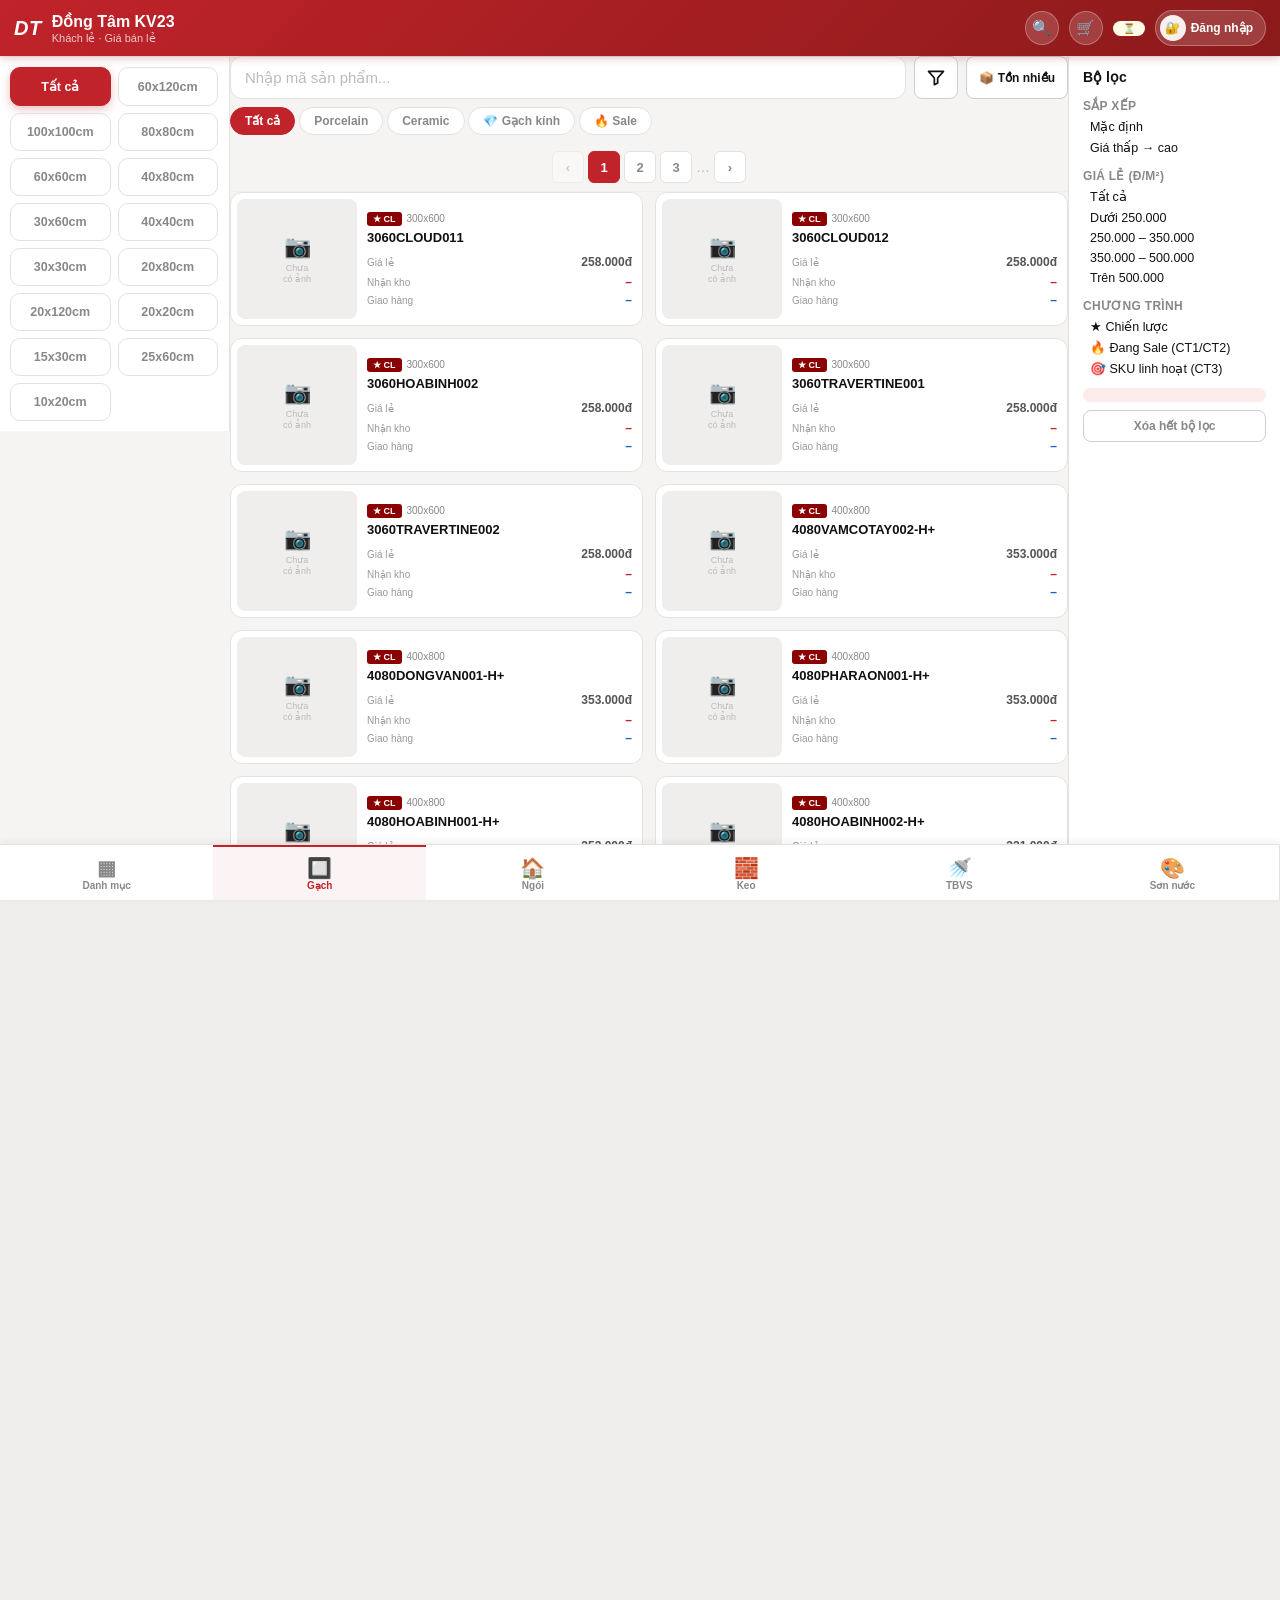
==== index.html @ e478ff51 "Fix: gian cach cac request goi Apps Script thay vi ban dong thoi - tranh loi 503 do Google chan bot " ====
﻿<!DOCTYPE html>
<html lang="vi">
<head>
<meta charset="UTF-8"/>
<meta name="viewport" content="width=device-width,initial-scale=1.0,maximum-scale=1.0,user-scalable=no"/>
<meta name="apple-mobile-web-app-capable" content="yes"/>
<meta name="apple-mobile-web-app-title" content="DT Sales"/>
<meta name="theme-color" content="#C0232A"/>
<title>Đồng Tâm – Sales Tool</title>
<link rel="stylesheet" href="style.css?v=nav2">
</head>
<body>

<div id="login-screen">
  <div id="login-header">
    <div style="text-align:center">
      <div style="font-size:42px;font-weight:900;color:#fff;letter-spacing:1px;font-style:italic;line-height:1">Dongtam</div>
      <div style="font-size:13px;color:rgba(255,255,255,0.82);letter-spacing:0.5px;font-style:italic">Vì cuộc sống tươi đẹp</div>
      <div style="margin-top:10px;display:inline-block;background:rgba(255,255,255,0.18);border-radius:20px;padding:3px 14px;font-size:11px;font-weight:700;color:#fff;letter-spacing:2px">KHU VỰC 23</div>
    </div>
  </div>
  <div id="login-box">
    <div id="login-logo">
      <h1>Chào mừng trở lại</h1>
      <p>Đăng nhập để tiếp tục</p>
    </div>
    <div class="login-field">
      <label>Tài khoản</label>
      <input type="text" id="inp-user" placeholder="Nhập username..." autocomplete="username" autocapitalize="none"/>
    </div>
    <div class="login-field">
      <label>Mật khẩu</label>
      <input type="password" id="inp-pass" placeholder="Nhập mật khẩu..." autocomplete="current-password" onkeydown="if(event.key==='Enter')doLogin()"/>
    </div>
    <p id="login-err"></p>
    <button id="btn-login" onclick="doLogin()">Đăng nhập</button>
    <button type="button" onclick="showGuestApp()" style="width:100%;margin-top:10px;padding:11px;border:1.5px dashed rgba(192,35,42,0.5);border-radius:10px;background:none;color:#C0232A;font-size:13px;font-weight:600;cursor:pointer;font-family:var(--f)">👀 Xem giá bán lẻ (không cần đăng nhập)</button>
  </div>
  <p id="login-footer">Quên mật khẩu? <a href="https://zalo.me/0819548908" target="_blank" style="color:inherit;text-decoration:underline">Liên hệ Linh · 0819 548 908</a></p>
</div>
<div id="app-content">
<div class="wrap" style="padding:0">
<div class="topbar">
  <div style="display:flex;align-items:center;gap:10px;min-width:0">
    <div style="font-size:20px;font-weight:900;font-style:italic;color:#fff;letter-spacing:0.5px;line-height:1;flex-shrink:0">DT</div>
    <div style="min-width:0">
      <div class="topbar-title" style="white-space:nowrap;overflow:hidden;text-overflow:ellipsis">Đồng Tâm KV23</div>
      <span id="ca-nhan-ten" class="topbar-sub" style="display:block;white-space:nowrap;overflow:hidden;text-overflow:ellipsis"></span>
    </div>
  </div>
  <div class="topbar-right">
    <button type="button" id="btn-timkiem" onclick="moTimKiem()" title="Tìm kiếm tất cả ngành hàng" style="background:rgba(255,255,255,.16);border:1px solid rgba(255,255,255,.28);border-radius:999px;width:34px;height:34px;display:flex;align-items:center;justify-content:center;font-size:15px;cursor:pointer;flex-shrink:0">🔍</button>
    <button type="button" id="btn-giohang" onclick="swTab('don')" title="Giỏ hàng" style="position:relative;background:rgba(255,255,255,.16);border:1px solid rgba(255,255,255,.28);border-radius:999px;width:34px;height:34px;display:flex;align-items:center;justify-content:center;font-size:15px;cursor:pointer;flex-shrink:0">
      🛒
      <span id="don-badge" style="display:none;position:absolute;top:-4px;right:-4px;background:#FF9500;color:#fff;border-radius:10px;min-width:16px;height:16px;font-size:9px;font-weight:800;align-items:center;justify-content:center;padding:0 3px"></span>
    </button>
    <span id="gia-source-badge" onclick="fetchGiaFromSheet()">⏳</span>
    <div id="acct-wrap" style="position:relative;flex-shrink:0">
      <button type="button" id="btn-taikhoan-menu" onclick="toggleMenuTaiKhoan()" class="acct-pill">
        <span id="acct-avatar" class="acct-avatar">👤</span>
        <span class="acct-chevron">▾</span>
      </button>
      <div id="menu-taikhoan" class="acct-menu">
        <button type="button" onclick="toggleMenuTaiKhoan();moLichSuDon()" class="acct-menu-item">
          <span class="acct-menu-icon">🕘</span> Lịch sử đơn hàng
        </button>
        <button type="button" id="btn-quanly-taikhoan" onclick="toggleMenuTaiKhoan();moQuanLyTaiKhoan()" class="acct-menu-item" style="display:none">
          <span class="acct-menu-icon">👤</span> Quản lý tài khoản
        </button>
        <button type="button" onclick="toggleMenuTaiKhoan();doLogout()" class="acct-menu-item acct-menu-danger">
          <span class="acct-menu-icon">🚪</span> Đăng xuất
        </button>
      </div>
    </div>
  </div>
</div></div>
<div id="thongtin-khachhang" style="display:none;background:#FFF8F8;border-bottom:1px solid #F5D0D0;padding:8px 14px;font-size:11px;color:#8B1A1A"></div>
<!-- Bộ lọc dọc desktop (tab Gạch) — nằm giữa lưới SP và giỏ hàng -->
<div id="filter-side"></div>
<nav class="bottom-nav">
  <button class="bn" id="bn-danhmuc" onclick="moDanhMuc()"><span class="bn-icon">▦</span><span>Danh mục</span></button>
  <button class="bn on" id="bn-tra" onclick="swTab('tra')"><span class="bn-icon">🔲</span><span>Gạch</span></button>
  <button class="bn" id="bn-ngoi" onclick="swTab('ngoi')"><span class="bn-icon">🏠</span><span>Ngói</span></button>
  <button class="bn" id="bn-keo" onclick="swTab('keo')"><span class="bn-icon">🧱</span><span>Keo</span></button>
  <button class="bn" id="bn-tbvs" onclick="swTab('tbvs')"><span class="bn-icon">🚿</span><span>TBVS</span></button>
  <button class="bn" id="bn-son" onclick="swTab('son')"><span class="bn-icon">🎨</span><span>Sơn nước</span></button>
</nav>

<!-- Tìm kiếm toàn bộ ngành hàng (Gạch/Ngói/Keo — TBVS/Sơn chưa có dữ liệu) -->
<div id="tab-timkiem" class="tc" style="padding:14px">
  <input type="text" id="tk-input" placeholder="Tìm mã, tên sản phẩm ở mọi ngành hàng..." oninput="renderTimKiemResults()" style="margin-bottom:10px"/>
  <div id="tk-hint" style="font-size:12px;color:var(--t2);padding:6px 2px 10px">Gõ để tìm trong Gạch, Ngói, Keo & bột chà ron.</div>
  <div id="tk-results"></div>
</div>

<!-- Ngành hàng chưa có dữ liệu — chờ Sheet thật -->
<div id="tab-tbvs" class="tc" style="padding:40px 20px;text-align:center">
  <div style="font-size:44px;margin-bottom:10px">🚿</div>
  <div style="font-size:16px;font-weight:800;color:var(--t1);margin-bottom:6px">Thiết bị vệ sinh</div>
  <div style="font-size:13px;color:var(--t2);line-height:1.6">Ngành hàng đang được cập nhật dữ liệu.<br/>Quay lại sau nhé!</div>
</div>
<div id="tab-son" class="tc" style="padding:40px 20px;text-align:center">
  <div style="font-size:44px;margin-bottom:10px">🎨</div>
  <div style="font-size:16px;font-weight:800;color:var(--t1);margin-bottom:6px">Sơn nước</div>
  <div style="font-size:13px;color:var(--t2);line-height:1.6">Ngành hàng đang được cập nhật dữ liệu.<br/>Quay lại sau nhé!</div>
</div>

<!-- LỚP 1: Danh mục ngành hàng — grid ngành, không hiện chi tiết SP ở đây -->
<div id="tab-danhmuc" class="tc" style="padding:16px 14px">
  <div class="nmuc-title">Danh mục ngành hàng</div>
  <div id="danhmuc-grid"></div>
</div>

<!-- TAB 1: Tra mã -->
<div id="tab-tra" class="tc on">
  <div style="display:flex;gap:8px;margin-bottom:8px">
    <input type="text" id="sq" placeholder="Nhập mã sản phẩm..." oninput="curPage=0;render()" style="flex:1;margin-bottom:0"/>
    <button type="button" id="btn-loc-nangcao" onclick="moLocNangCao('tra')" style="flex-shrink:0;width:44px;border-radius:var(--r8);border:1.5px solid var(--bd2);background:var(--bg1);color:var(--t1);cursor:pointer;display:flex;align-items:center;justify-content:center"><svg width="20" height="20" viewBox="0 0 24 24" fill="none" stroke="currentColor" stroke-width="2" stroke-linecap="round" stroke-linejoin="round"><path d="M3 4h18l-7 8v6l-4 2v-8L3 4z"/></svg></button>
    <button type="button" id="btn-sort-ton" onclick="toggleSortTon()" title="Sắp xếp theo tồn kho nhiều nhất" style="flex-shrink:0;padding:0 12px;border-radius:var(--r8);border:1.5px solid var(--bd2);background:var(--bg1);color:var(--t1);cursor:pointer;display:flex;align-items:center;gap:4px;font-size:12px;font-weight:700;font-family:var(--f);white-space:nowrap">📦 Tồn nhiều</button>
  </div>
  <div class="filters" style="margin-top:4px">
    <button class="fb on" id="f-all"       onclick="setF('all')">Tất cả</button>
    <button class="fb"    id="f-porcelain" onclick="setF('porcelain')">Porcelain</button>
    <button class="fb"    id="f-ceramic"   onclick="setF('ceramic')">Ceramic</button>
    <button class="fb"    id="f-kinh"      onclick="setF('kinh')">💎 Gạch kính</button>
    <button class="fb"    id="f-sale"      onclick="swTab('sale')">🔥 Sale</button>
  </div>
  <div style="display:flex;gap:0;margin:8px -10px 0;width:calc(100% + 20px)">
    <div id="size-sidebar" style="width:85px;flex-shrink:0;background:var(--bg1);border-right:0.5px solid var(--bd);overflow-y:auto;max-height:70vh">
      <div class="sz-item on" id="sz-all"    onclick="setSize('all')">Tất cả</div>
      <div class="sz-item" id="sz-60x120"    onclick="setSize('600x1200')">60x120cm</div>
      <div class="sz-item" id="sz-100x100"   onclick="setSize('1000x1000')">100x100cm</div>
      <div class="sz-item" id="sz-80x80"     onclick="setSize('800x800')">80x80cm</div>
      <div class="sz-item" id="sz-60x60"     onclick="setSize('600x600')">60x60cm</div>
      <div class="sz-item" id="sz-40x80"     onclick="setSize('400x800')">40x80cm</div>
      <div class="sz-item" id="sz-30x60"     onclick="setSize('300x600')">30x60cm</div>
      <div class="sz-item" id="sz-40x40"     onclick="setSize('400x400')">40x40cm</div>
      <div class="sz-item" id="sz-30x30"     onclick="setSize('300x300')">30x30cm</div>
      <div class="sz-item" id="sz-20x80"     onclick="setSize('200x800')">20x80cm</div>
      <div class="sz-item" id="sz-20x120"    onclick="setSize('200x1200')">20x120cm</div>
      <div class="sz-item" id="sz-20x20"     onclick="setSize('200x200')">20x20cm</div>
      <div class="sz-item" id="sz-15x30"     onclick="setSize('150x300')">15x30cm</div>
      <div class="sz-item" id="sz-25x60"     onclick="setSize('250x600')">25x60cm</div>
      <div class="sz-item" id="sz-10x20"     onclick="setSize('100x200')">10x20cm</div>
      <div id="loc-sidebar"></div>
    </div>
    <div style="flex:1;min-width:0;padding:0 10px">
  <div id="dp-backdrop" onclick="closeDp()"></div>
  <div id="dp" class="dp">
    <div id="dp-drag"></div>
    <div id="dp-scroll">
    <div style="display:flex;justify-content:space-between;align-items:start;margin-bottom:10px">
      <div>
        <p id="dp-ma" style="font-size:14px;font-weight:600;margin-bottom:2px"></p>
        <p id="dp-kc" style="font-size:11px;color:var(--t2)"></p>
        <p id="dp-quycach" style="font-size:11px;color:var(--t2);margin-top:2px;display:none"></p>
      </div>
      <button onclick="closeDp()" style="font-size:16px;padding:4px 12px;border:none;background:var(--bg2);border-radius:50%;width:32px;height:32px;display:flex;align-items:center;justify-content:center;cursor:pointer;color:var(--t2)">✕</button>
    </div>
    <p id="dp-sec-dl" style="font-size:11px;font-weight:700;color:var(--t2);margin-bottom:6px">GIÁ ĐẠI LÝ</p>
    <div class="pr-grid">
      <div class="pr-box"><p>Giá lẻ</p><p id="dp-le"></p></div>
      <div class="pr-box"><p>Nhận kho</p><p id="dp-nhan"></p></div>
      <div class="pr-box full"><p>Giao hàng</p><p id="dp-giao"></p></div>
    </div>
    <div id="dp-sale-section" style="display:none">
      <p style="font-size:11px;font-weight:700;color:#C0232A;margin-bottom:6px">🔥 GIÁ SALE</p>
      <div class="pr-grid">
        <div class="pr-box sale"><p>Nhận kho Sale</p><p id="dp-ns"></p></div>
        <div class="pr-box sale"><p>Giao Sale</p><p id="dp-gs"></p></div>
      </div>
      <div id="dp-save" style="background:#E8F5E9;border-radius:var(--r8);padding:8px 10px;font-size:12px;color:#1B5E20;text-align:center;margin-bottom:4px"></div>
      <div style="text-align:center;margin-bottom:8px"><span id="dp-sale-badge" style="display:none"></span></div>
    </div>
    <div style="background:var(--bg2);border-radius:var(--r8);padding:9px 11px;font-size:12px;color:var(--t2)">
      Bán <input id="dp-sell" type="number" style="width:90px;display:inline;padding:3px 6px;font-size:12px" oninput="calcM()"/> đ/m² → lời <span id="dp-margin" style="font-weight:600;color:#388E3C">–</span>
    </div>
    <!-- Nhập số lượng theo thùng hoặc m² -->
    <div id="dp-qty-section" style="background:var(--bg2);border-radius:var(--r8);padding:10px 11px;margin-top:8px">
      <div style="display:flex;gap:6px;margin-bottom:8px">
        <button id="dp-unit-m2" onclick="setDpUnit('m2')" style="flex:1;padding:6px;border-radius:8px;border:none;background:var(--red);color:#fff;font-weight:700;font-size:11px;cursor:pointer;font-family:var(--f)">Theo m²</button>
        <button id="dp-unit-thung" onclick="setDpUnit('thung')" style="flex:1;padding:6px;border-radius:8px;border:1.5px solid var(--bd);background:var(--bg1);color:var(--t2);font-weight:700;font-size:11px;cursor:pointer;font-family:var(--f)">Theo thùng</button>
      </div>
      <div style="display:flex;align-items:center;gap:8px">
        <input id="dp-qty-input" type="number" value="1" min="0.01" step="0.01" oninput="calcDpQty()" style="flex:1;text-align:center;font-size:15px;font-weight:700;padding:8px;border:1.5px solid var(--bd2);border-radius:8px;background:var(--bg1);font-family:var(--f)"/>
        <span id="dp-qty-unit-label" style="font-size:12px;color:var(--t2);min-width:30px">m²</span>
      </div>
      <p id="dp-qty-convert" style="font-size:11px;color:#0D47A1;margin-top:6px;text-align:center"></p>
      <div style="border-top:1px dashed var(--bd2);margin-top:9px;padding-top:9px">
        <p style="font-size:11px;font-weight:700;color:var(--t2);margin-bottom:6px">📐 Tính theo diện tích phòng</p>
        <div style="display:flex;align-items:center;gap:6px">
          <input id="dp-room-dai" type="number" min="0" step="0.1" placeholder="Dài (m)" style="flex:1;text-align:center;font-size:13px;padding:7px;border:1px solid var(--bd2);border-radius:8px;background:var(--bg1);font-family:var(--f)"/>
          <span style="font-size:12px;color:var(--t2)">×</span>
          <input id="dp-room-rong" type="number" min="0" step="0.1" placeholder="Rộng (m)" style="flex:1;text-align:center;font-size:13px;padding:7px;border:1px solid var(--bd2);border-radius:8px;background:var(--bg1);font-family:var(--f)"/>
          <button onclick="tinhTheoDienTichPhong()" style="padding:7px 12px;border:none;border-radius:8px;background:#0D47A1;color:#fff;font-size:12px;font-weight:700;cursor:pointer;font-family:var(--f)">Tính</button>
        </div>
        <p id="dp-room-result" style="font-size:11px;color:#0D47A1;margin-top:6px;text-align:center"></p>
      </div>
    </div>
    <!-- Ảnh sản phẩm -->
    <div id="dp-img-section" style="margin-top:10px">
      <div id="dp-img-wrap" style="display:none;margin-bottom:8px;border-radius:var(--r8);overflow:hidden;background:var(--bg2);position:relative">
        <img id="dp-img" src="" style="width:100%;height:100%;object-fit:contain;display:block"/>
        <!-- Nút lướt ảnh -->
        <button id="dp-img-prev" onclick="slideImg(-1)"
          style="display:none;position:absolute;left:4px;top:50%;transform:translateY(-50%);
          width:28px;height:28px;border-radius:50%;border:none;background:rgba(0,0,0,.45);
          color:#fff;font-size:16px;cursor:pointer;line-height:1">‹</button>
        <button id="dp-img-next" onclick="slideImg(1)"
          style="display:none;position:absolute;right:4px;top:50%;transform:translateY(-50%);
          width:28px;height:28px;border-radius:50%;border:none;background:rgba(0,0,0,.45);
          color:#fff;font-size:16px;cursor:pointer;line-height:1">›</button>
        <!-- Dots -->
        <div id="dp-img-dots" style="position:absolute;bottom:5px;left:0;right:0;
          display:flex;justify-content:center;gap:4px"></div>
        <!-- Counter -->
        <span id="dp-img-counter" style="display:none;position:absolute;top:6px;right:8px;
          background:rgba(0,0,0,.5);color:#fff;font-size:10px;padding:2px 6px;border-radius:10px"></span>
      </div>
    </div><!-- end dp-img-section -->
    </div><!-- end dp-scroll -->
    <!-- Footer nút cố định đáy panel -->
    <div id="dp-footer" style="padding:10px 12px;border-top:1px solid var(--bd);background:var(--bg1);flex-shrink:0">
      <div style="display:flex;gap:6px;margin-bottom:6px">
        <button onclick="chiaSeAnhSanPham(curP_ma)" style="flex:1;font-size:11px;padding:9px 4px;border-radius:var(--r8);border:none;background:#388E3C;color:#fff;font-weight:600" title="Chia sẻ nhiều ảnh sản phẩm">🖼️ Chia sẻ hình ảnh</button>
        <button id="dp-zalo-btn" onclick="shareZalo()" style="flex:1;font-size:11px;padding:9px 4px;border-radius:var(--r8);border:none;background:#0068FF;color:#fff;font-weight:600">💬 Tin nhắn Zalo</button>
        <button onclick="addToDonWithQty()" style="flex:1;font-size:11px;padding:9px 4px;border-radius:var(--r8);border:none;background:#C0232A;color:#fff;font-weight:700;font-family:var(--f)">🛒 Thêm đơn</button>
      </div>
      <button onclick="moTonKho(curP_ma)" style="width:100%;font-size:12px;padding:8px;border-radius:var(--r8);border:1.5px solid #C0232A;background:none;color:#C0232A;font-weight:700;font-family:var(--f);cursor:pointer">📦 Xem tồn kho theo kho/lô</button>
    </div>
  </div>
  <div id="tk-loading-bar" style="display:none;align-items:center;gap:8px;padding:7px 14px;background:#FFF8E1;border-bottom:1px solid #FFE082;font-size:12px;color:#795548">
    <span style="animation:aidot .9s infinite;display:inline-block">⏳</span>
    <span>Đang tải tồn kho, vui lòng chờ...</span>
  </div>
  <div id="pagination" class="pag" style="padding:8px 12px;border-bottom:1px solid #eee;display:flex;flex-wrap:wrap;justify-content:center;gap:4px;align-items:center"></div>
  <div id="plist"></div>
  <p id="pcount" class="pag-info"></p>
    </div><!-- end main content -->
  </div><!-- end sidebar layout -->
</div>

<!-- TAB 2: Sale -->
<div id="tab-sale" class="tc">
  <div style="padding:8px 12px 6px;background:var(--bg1);border-bottom:1px solid var(--bd)">
    <div style="display:flex;gap:8px;margin-bottom:7px">
      <div style="position:relative;flex:1">
        <span style="position:absolute;left:10px;top:50%;transform:translateY(-50%);font-size:13px;color:var(--t3)">🔍</span>
        <input type="text" id="ssq" placeholder="Tìm mã sale..." oninput="renderSale()"
          style="width:100%;padding:8px 12px 8px 32px;border:1.5px solid var(--bd);border-radius:20px;font-size:13px;background:var(--bg2);outline:none"/>
      </div>
      <button type="button" id="btn-loc-nangcao-sale" onclick="moLocNangCao('sale')" style="flex-shrink:0;width:44px;border-radius:20px;border:1.5px solid var(--bd2);background:var(--bg1);color:var(--t1);cursor:pointer;display:flex;align-items:center;justify-content:center"><svg width="20" height="20" viewBox="0 0 24 24" fill="none" stroke="currentColor" stroke-width="2" stroke-linecap="round" stroke-linejoin="round"><path d="M3 4h18l-7 8v6l-4 2v-8L3 4z"/></svg></button>
    </div>
    <div style="display:flex;gap:6px">
      <button class="fb on" id="sf2-ct1" onclick="setSF2('ct1')"
        style="flex:1;font-size:12px;padding:6px 0;background:#C0232A;color:#fff;border-color:#C0232A;text-align:center">🔥 CT1 · Sale tháng</button>
      <button class="fb" id="sf2-ct2" onclick="setSF2('ct2')"
        style="flex:1;font-size:12px;padding:6px 0;text-align:center">📦 CT2 · Xả kho</button>
      <button class="fb" id="sf2-ct3" onclick="setSF2('ct3')"
        style="flex:1;font-size:12px;padding:6px 0;text-align:center">🎯 CT3 · SKU linh hoạt</button>
    </div>
  </div>
  <div style="font-size:11px;color:var(--t2);padding:4px 12px;background:var(--bg2);border-bottom:1px solid var(--bd)" id="scount"></div>
  <div style="display:flex">
    <div style="width:58px;flex-shrink:0;background:var(--bg1);border-right:1px solid var(--bd)">
      <div class="sz-item on" id="ssz-all"     onclick="setSaleSize('all')">Tất cả</div>
      <div class="sz-item"    id="ssz-100x100" onclick="setSaleSize('1000x1000')">100×100</div>
      <div class="sz-item"    id="ssz-60x120"  onclick="setSaleSize('600x1200')">60×120</div>
      <div class="sz-item"    id="ssz-80x80"   onclick="setSaleSize('800x800')">80×80</div>
      <div class="sz-item"    id="ssz-60x60"   onclick="setSaleSize('600x600')">60×60</div>
      <div class="sz-item"    id="ssz-40x80"   onclick="setSaleSize('400x800')">40×80</div>
      <div class="sz-item"    id="ssz-30x60"   onclick="setSaleSize('300x600')">30×60</div>
      <div class="sz-item"    id="ssz-40x40"   onclick="setSaleSize('400x400')">40×40</div>
      <div class="sz-item"    id="ssz-30x30"   onclick="setSaleSize('300x300')">30×30</div>
      <div class="sz-item"    id="ssz-20x80"   onclick="setSaleSize('200x800')">20×80</div>
      <div class="sz-item"    id="ssz-20x120"  onclick="setSaleSize('200x1200')">20×120</div>
      <div class="sz-item"    id="ssz-20x20"   onclick="setSaleSize('200x200')">20×20</div>
      <div class="sz-item"    id="ssz-15x30"   onclick="setSaleSize('150x300')">15×30</div>
      <div class="sz-item"    id="ssz-10x20"   onclick="setSaleSize('100x200')">10×20</div>
    </div>
    <div style="flex:1;min-width:0">
      <div id="slist" class="sale-grid"></div>
    </div>
  </div>
</div>

<!-- TAB 3: Ngói -->
<div id="tab-ngoi" class="tc">
  <p style="font-size:13px;color:var(--t2);margin-bottom:10px">Ngói tráng men Đồng Tâm · Giá <b>đồng/viên</b> · Hiệu lực đến 31/03/2027</p>
  <div id="ngoi-detail" style="display:none;background:var(--bg1);border:2px solid #C0232A;border-radius:var(--r12);padding:14px;margin-bottom:12px">
    <div id="nd-img-wrap" style="display:none;margin-bottom:10px;border-radius:var(--r8);overflow:hidden;aspect-ratio:1;background:var(--bg2);position:relative">
      <img id="nd-img" style="width:100%;height:100%;object-fit:cover;display:block"/>
      <button id="nd-img-prev" onclick="slideNdImg(-1)"
        style="display:none;position:absolute;left:4px;top:50%;transform:translateY(-50%);
        width:28px;height:28px;border-radius:50%;border:none;background:rgba(0,0,0,.45);
        color:#fff;font-size:16px;cursor:pointer;line-height:1">‹</button>
      <button id="nd-img-next" onclick="slideNdImg(1)"
        style="display:none;position:absolute;right:4px;top:50%;transform:translateY(-50%);
        width:28px;height:28px;border-radius:50%;border:none;background:rgba(0,0,0,.45);
        color:#fff;font-size:16px;cursor:pointer;line-height:1">›</button>
      <div id="nd-img-dots" style="position:absolute;bottom:5px;left:0;right:0;
        display:flex;justify-content:center;gap:4px"></div>
      <span id="nd-img-counter" style="display:none;position:absolute;top:6px;right:8px;
        background:rgba(0,0,0,.5);color:#fff;font-size:10px;padding:2px 6px;border-radius:10px"></span>
    </div>
    <div style="display:flex;justify-content:space-between;margin-bottom:10px">
      <div>
        <p id="nd-ten" style="font-size:14px;font-weight:600;margin-bottom:2px"></p>
        <p id="nd-kc" style="font-size:11px;color:var(--t2)"></p>
      </div>
      <button onclick="document.getElementById('ngoi-detail').style.display='none'" style="font-size:13px;padding:4px 10px">✕</button>
    </div>
    <div class="pr-grid">
      <div class="pr-box full"><p>Giá lẻ niêm yết</p><p id="nd-le"></p></div>
    </div>
    <p style="font-size:11px;font-weight:700;color:var(--t2);margin:8px 0 6px">ĐẠI LÝ – DƯỚI 1.500 VIÊN</p>
    <div class="pr-grid">
      <div class="pr-box"><p>Nhận tại kho</p><p id="nd-nhan1"></p></div>
      <div class="pr-box"><p>Giao hàng</p><p id="nd-giao1"></p></div>
    </div>
    <p style="font-size:11px;font-weight:700;color:var(--t2);margin:8px 0 6px">ĐẠI LÝ – TỪ 1.500 VIÊN</p>
    <div class="pr-grid">
      <div class="pr-box" style="background:#E8F5E9"><p>Nhận tại kho</p><p id="nd-nhan2" style="color:#1B5E20"></p></div>
      <div class="pr-box" style="background:#E8F5E9"><p>Giao hàng</p><p id="nd-giao2" style="color:#1B5E20"></p></div>
    </div>
    <!-- Lên đơn ngói -->
    <div style="display:flex;align-items:center;gap:8px;margin-top:12px;padding-top:12px;border-top:1px solid var(--bd)">
      <span style="font-size:13px;color:var(--t2)">Số lượng:</span>
      <button onclick="chinhSLNgoi(-10)" style="width:32px;height:32px;border:1px solid var(--bd2);border-radius:6px;background:var(--bg2);font-size:14px;cursor:pointer">−</button>
      <input type="number" id="nd-soluong" value="100" min="1" oninput="tinhTienNgoi()"
        style="width:70px;text-align:center;font-size:14px;font-weight:700;padding:6px;border:1px solid var(--bd2);border-radius:6px"/>
      <button onclick="chinhSLNgoi(10)" style="width:32px;height:32px;border:1px solid var(--bd2);border-radius:6px;background:var(--bg2);font-size:14px;cursor:pointer">+</button>
      <span style="font-size:12px;color:var(--t2)">viên</span>
    </div>
    <div id="nd-tinh" style="background:var(--bg2);border-radius:var(--r8);padding:10px;margin-top:8px;font-size:12px">
      <div style="display:flex;justify-content:space-between;margin-bottom:3px">
        <span style="color:var(--t2)">Thành tiền lẻ</span>
        <span id="nd-tien-le" style="font-weight:700"></span>
      </div>
      <div style="display:flex;justify-content:space-between;margin-bottom:3px">
        <span style="color:#1B5E20">Thành tiền ĐL nhận kho</span>
        <span id="nd-tien-nhan" style="font-weight:700;color:#1B5E20"></span>
      </div>
      <div style="display:flex;justify-content:space-between">
        <span style="color:#0D47A1">Thành tiền ĐL đi giao</span>
        <span id="nd-tien-giao" style="font-weight:700;color:#0D47A1"></span>
      </div>
    </div>
    <div style="display:flex;gap:8px;margin-top:8px">
      <button onclick="themNgoiVaoDon()" style="flex:1;padding:11px;border:none;border-radius:var(--r8);background:#C0232A;color:#fff;font-size:13px;font-weight:700;cursor:pointer;font-family:var(--f)">
        🛒 Thêm vào đơn
      </button>
      <button onclick="chiaSeAnhSanPham(curNgoiMa)" style="padding:11px 12px;border:none;border-radius:var(--r8);background:#388E3C;color:#fff;font-size:13px;font-weight:700;cursor:pointer;font-family:var(--f)" title="Chia sẻ nhiều ảnh sản phẩm">📤 Ảnh</button>
      <button onclick="shareZaloNgoi(curNgoiMa)" style="padding:11px 14px;border:none;border-radius:var(--r8);background:#0068FF;color:#fff;font-size:13px;font-weight:700;cursor:pointer;font-family:var(--f)">
        Zalo ↗
      </button>
    </div>
    <button onclick="moTonKho(curNgoiMa)" style="width:100%;margin-top:6px;font-size:12px;padding:8px;border-radius:var(--r8);border:1.5px solid #C0232A;background:none;color:#C0232A;font-weight:700;font-family:var(--f);cursor:pointer">📦 Xem tồn kho theo kho/lô</button>
  </div>
  <div class="tab-wrap">
    <div class="sec-hdr">A. NGÓI LỢP</div>
    <div id="ngoi-list-A"></div>
    <div class="sec-hdr" style="margin-top:8px">B. PHỤ KIỆN THEO MÀU ĐANG CHỌN</div>
    <div id="ngoi-list-B"></div>
  </div>
</div>

<!-- TAB 4: Keo -->
<div id="tab-keo" class="tc">
  <div style="display:flex;gap:6px;margin-bottom:12px">
    <button id="sub-keo-btn" onclick="swSubKeo('keo')" style="width:100%;padding:9px;border-radius:10px;border:none;background:var(--red);color:#fff;font-weight:700;font-size:12px;cursor:pointer;font-family:var(--f)">🧱 Keo & Bột chà ron</button>

  </div>
  <div id="sub-keo-content" class="tab-wrap">
  <p style="font-size:13px;color:var(--t2);margin-bottom:10px">Keo dán gạch GECKO Đồng Tâm · Giá <b>đồng/bao</b></p>
  <div id="keo-detail" style="display:none;background:var(--bg1);border:2px solid #7B1FA2;border-radius:var(--r12);padding:14px;margin-bottom:12px">
    <div style="display:flex;justify-content:space-between;align-items:start;margin-bottom:10px">
      <div>
        <p id="kd-ten" style="font-size:15px;font-weight:700;margin-bottom:2px"></p>
        <p style="font-size:11px;color:var(--t2)">Đơn vị: đồng/bao</p>
      </div>
      <button onclick="document.getElementById('keo-detail').style.display='none'" style="font-size:13px;padding:4px 10px">✕</button>
    </div>
    <!-- Giá 2 tier -->
    <div style="display:grid;grid-template-columns:1fr 1fr;gap:8px;margin-bottom:12px">
      <div id="kd-box1" style="background:var(--bg2);border-radius:var(--r8);padding:10px;text-align:center">
        <p style="font-size:10px;color:var(--t2);margin-bottom:4px">&lt; 50 bao</p>
        <p id="kd-nhan1" style="font-size:14px;font-weight:700;color:#7B1FA2;margin-bottom:2px"></p>
        <p style="font-size:10px;color:var(--t2)">nhận kho</p>
        <p id="kd-giao1" style="font-size:12px;font-weight:600;color:#7B1FA2;margin-top:4px"></p>
        <p style="font-size:10px;color:var(--t2)">giao hàng</p>
      </div>
      <div id="kd-box2" style="background:#EDE7F6;border-radius:var(--r8);padding:10px;text-align:center">
        <p style="font-size:10px;color:#1B5E20;margin-bottom:4px">≥ 50 bao</p>
        <p id="kd-nhan2" style="font-size:14px;font-weight:700;color:#388E3C;margin-bottom:2px"></p>
        <p style="font-size:10px;color:var(--t2)">nhận kho</p>
        <p id="kd-giao2" style="font-size:12px;font-weight:600;color:#388E3C;margin-top:4px"></p>
        <p style="font-size:10px;color:var(--t2)">giao hàng</p>
      </div>
    </div>
    <!-- Nhập SL -->
    <div style="display:flex;align-items:center;gap:8px;margin-bottom:10px">
      <span style="font-size:13px;color:var(--t2)">Số lượng:</span>
      <button onclick="chinhSLKeo(-5)" style="width:32px;height:32px;border:1px solid var(--bd2);border-radius:6px;background:var(--bg2);font-size:14px;cursor:pointer">−</button>
      <input type="number" id="kd-soluong" value="10" min="1" oninput="tinhTienKeo()"
        style="width:70px;text-align:center;font-size:14px;font-weight:700;padding:6px;border:1px solid var(--bd2);border-radius:6px"/>
      <button onclick="chinhSLKeo(5)" style="width:32px;height:32px;border:1px solid var(--bd2);border-radius:6px;background:var(--bg2);font-size:14px;cursor:pointer">+</button>
      <span style="font-size:12px;color:var(--t2)">bao</span>
    </div>
    <!-- Tổng tiền preview -->
    <div style="background:var(--bg2);border-radius:var(--r8);padding:10px;margin-bottom:10px">
      <div style="display:flex;justify-content:space-between;margin-bottom:4px">
        <span style="font-size:12px;color:var(--t2)">Nhận kho:</span>
        <span id="kd-tien-nhan" style="font-size:13px;font-weight:700;color:#7B1FA2"></span>
      </div>
      <div style="display:flex;justify-content:space-between">
        <span style="font-size:12px;color:var(--t2)">Giao hàng:</span>
        <span id="kd-tien-giao" style="font-size:13px;font-weight:700;color:#7B1FA2"></span>
      </div>
    </div>
    <!-- Buttons -->
    <div style="display:flex;gap:8px;margin-bottom:6px">
      <button onclick="themKeoVaoDon()" style="flex:1;padding:11px;border:none;border-radius:var(--r8);background:#7B1FA2;color:#fff;font-size:13px;font-weight:700;cursor:pointer;font-family:var(--f)">🛒 Thêm vào đơn</button>
      <button onclick="chiaSeAnhSanPham(curKeoMa)" style="padding:11px 12px;border:none;border-radius:var(--r8);background:#388E3C;color:#fff;font-size:13px;font-weight:700;cursor:pointer;font-family:var(--f)" title="Chia sẻ ảnh">📤 Ảnh</button>
      <button onclick="shareZaloKeo(curKeoMa)" style="padding:11px 14px;border:none;border-radius:var(--r8);background:#0068FF;color:#fff;font-size:13px;font-weight:700;cursor:pointer;font-family:var(--f)">Zalo ↗</button>
    </div>
    <button onclick="moTonKho(curKeoMa)" style="width:100%;font-size:12px;padding:8px;border-radius:var(--r8);border:1.5px solid #7B1FA2;background:none;color:#7B1FA2;font-weight:700;font-family:var(--f);cursor:pointer">📦 Xem tồn kho theo kho/lô</button>
  </div>
  <div id="keo-list"></div>
  </div><!-- /sub-keo-content -->
  <div id="sub-kinh-content" style="display:none;visibility:hidden;height:0;overflow:hidden">
  <div style="background:#E3F2FD;border-radius:var(--r12);padding:12px 14px;margin-bottom:10px;font-size:12px;color:#0D47A1">
    💎 <strong>Gạch kính</strong> · Kích cỡ 19×19×9.5cm · Đóng gói 6 viên/thùng · <strong>Chỉ bán theo thùng</strong>
  </div>
  <div id="kinh-list"></div>
  </div><!-- /sub-kinh-content -->
</div>



<!-- TAB 5: Pitch -->
<!-- TAB ĐƠN HÀNG -->
<div id="tab-don" class="tc">
  <div id="don-empty" style="text-align:center;padding:40px 0;color:var(--t3)">
    <p style="font-size:36px;margin-bottom:8px">🛒</p>
    <p style="font-size:14px;font-weight:500;color:var(--t2);margin-bottom:4px">Chưa có sản phẩm</p>
    <p style="font-size:12px">Bấm "+ Đơn" khi xem chi tiết sản phẩm</p>
  </div>
  <div id="don-content" style="display:none">
    <!-- Info khách -->
    <div style="background:var(--bg1);border:1px solid var(--bd);border-radius:var(--r12);padding:14px;margin-bottom:10px">
      <div style="display:flex;align-items:center;justify-content:space-between;margin-bottom:10px">
        <p style="font-size:13px;font-weight:600;margin:0">📋 Thông tin đơn hàng</p>
        <button type="button" onclick="moLichSuDon()" style="font-size:11px;font-weight:600;color:#C0232A;background:none;border:1px solid #C0232A;border-radius:var(--r8);padding:4px 9px;cursor:pointer;font-family:var(--f)">🕘 Lịch sử đơn</button>
      </div>
      <div style="display:flex;flex-direction:column;gap:7px">
        <input type="text" id="don-ten" list="kh-list-ten" placeholder="Tên khách hàng / đại lý *" style="font-size:13px" oninput="onChonKhachHang()"/>
        <input type="text" id="don-cty" placeholder="Tên công ty (nếu có)" style="font-size:13px"/>
        <input type="tel"  id="don-sdt" list="kh-list-sdt" placeholder="Số điện thoại *" style="font-size:13px" oninput="onChonKhachHang()"/>
        <input type="text" id="don-dc"  placeholder="Địa chỉ công trình / giao hàng" style="font-size:13px"/>
        <textarea id="don-note" placeholder="Ghi chú thêm..." style="font-size:13px;min-height:60px;resize:vertical;border:1px solid var(--bd2);border-radius:var(--r8);padding:9px 12px;font-family:var(--f);background:var(--bg1)"></textarea>
        <datalist id="kh-list-ten"></datalist>
        <datalist id="kh-list-sdt"></datalist>
      </div>
    </div>

    <!-- Danh sách sản phẩm -->
    <div id="don-list" style="margin-bottom:10px"></div>

    <!-- Tổng kết -->
    <div style="background:var(--bg1);border:1px solid var(--bd);border-radius:var(--r12);padding:14px;margin-bottom:12px">
      <!-- Chọn kiểu giao hàng -->
      <p style="font-size:12px;font-weight:600;color:var(--t2);margin-bottom:8px">📦 Hình thức giao hàng:</p>
      <div style="display:flex;gap:8px;margin-bottom:12px">
        <button id="btn-nhan-kho" onclick="setGiaoHang('nhan')"
          style="flex:1;padding:8px;border-radius:var(--r8);border:2px solid #1B5E20;background:#E8F5E9;color:#1B5E20;font-size:12px;font-weight:700;cursor:pointer;font-family:var(--f)">
          🏭 Nhận tại kho
        </button>
        <button id="btn-di-giao" onclick="setGiaoHang('giao')"
          style="flex:1;padding:8px;border-radius:var(--r8);border:2px solid var(--bd2);background:var(--bg2);color:var(--t2);font-size:12px;font-weight:700;cursor:pointer;font-family:var(--f)">
          🚚 Giao tận nơi
        </button>
      </div>
      <!-- Tổng khối lượng (để tính thuê xe) -->
      <div id="row-total-kg" style="display:none;justify-content:space-between;margin-bottom:6px">
        <span style="font-size:13px;color:var(--t2)">⚖️ Tổng khối lượng (thuê xe)</span>
        <span id="don-total-kg" style="font-size:14px;font-weight:700;color:#6A1B9A"></span>
      </div>
      <!-- Tổng tiền -->
      <div style="display:flex;justify-content:space-between;margin-bottom:6px">
        <span style="font-size:13px;color:var(--t2)">Tổng giá lẻ (báo khách)</span>
        <span id="don-total-le" style="font-size:14px;font-weight:700"></span>
      </div>
      <!-- Nhận kho row -->
      <div id="row-total-nhan" style="display:flex;justify-content:space-between;margin-bottom:6px">
        <span id="lbl-giahangh" style="font-size:13px;color:#1B5E20">Chi phí vốn (nhận kho)</span>
        <span id="don-total-dl" style="font-size:14px;font-weight:700;color:#1B5E20"></span>
      </div>
      <!-- Giao tận nơi row -->
      <div id="row-total-giao-wrap" style="display:none;justify-content:space-between;margin-bottom:6px">
        <span style="font-size:13px;color:#0D47A1">Chi phí vốn (đi giao)</span>
        <span id="don-total-giao" style="font-size:14px;font-weight:700;color:#0D47A1"></span>
      </div>
      <!-- Lợi nhuận box — chỉ Admin thấy, kiểm tra bởi JS không phải CSS -->
      <div id="don-margin-box" style="background:#E8F5E9;border:1.5px solid #4CAF50;border-radius:var(--r8);padding:10px 12px;margin-top:8px">
        <div style="display:flex;justify-content:space-between;margin-bottom:4px">
          <span id="lbl-margin" style="font-size:13px;font-weight:600;color:#1B5E20">💰 Lợi nhuận (nhận kho)</span>
          <span id="don-margin" style="font-size:15px;font-weight:700;color:#1B5E20"></span>
        </div>
        <div style="display:flex;justify-content:space-between">
          <span style="font-size:11px;color:#2E7D32">= Tổng lẻ − Chi phí vốn</span>
          <span id="don-margin-pct" style="font-size:12px;font-weight:600;color:#2E7D32"></span>
        </div>
      </div>
    </div>

    <!-- Nút xuất -->
    <div style="display:flex;gap:8px;margin-bottom:8px">
      <button class="export-btn" onclick="xuatPDF()" style="background:#C0232A;color:#fff">
        📄 Xuất PDF báo giá
      </button>
      <button class="export-btn" onclick="xuatExcel()" style="background:#1B5E20;color:#fff">
        📊 Xuất Excel (gửi khách)
      </button>
    </div>
    <button onclick="xuatExcelNoiBo()" style="width:100%;padding:10px;border-radius:var(--r8);border:1.5px dashed #C0232A;background:#FDECEA;font-size:12px;color:#C0232A;font-weight:700;cursor:pointer;font-family:var(--f);margin-bottom:8px">
      🔒 Xuất Excel nội bộ (có margin – KHÔNG gửi khách)
    </button>
    <button onclick="guiDonHang()" id="btn-gui-don" style="width:100%;padding:12px;border-radius:var(--r8);border:none;background:#C0232A;color:#fff;font-size:14px;font-weight:700;cursor:pointer;font-family:var(--f);margin-bottom:8px">
      📦 Đặt hàng – Gửi Sheet & Email
    </button>
    <div id="gui-don-status" style="display:none;text-align:center;padding:10px;font-size:13px;color:var(--t2);margin-bottom:8px">⏳ Đang gửi...</div>
    <div id="gui-don-ok" style="display:none;background:#E8F5E9;border:1.5px solid #4CAF50;border-radius:var(--r8);padding:12px;text-align:center;margin-bottom:8px">
      <p style="font-size:15px;margin-bottom:4px">🎉 Đã gửi đơn thành công!</p>
      <p style="font-size:12px;color:#2E7D32">Đơn đã vào Google Sheet & gửi email thông báo</p>
    </div>
    <button onclick="xuatZalo()" style="width:100%;padding:11px;border-radius:var(--r8);border:none;background:#0068FF;color:#fff;font-size:13px;font-weight:700;cursor:pointer;font-family:var(--f);margin-bottom:8px">
      💬 Gửi báo giá qua Zalo
    </button>
    <button onclick="clearDon()" style="width:100%;padding:10px;border-radius:var(--r8);border:1px solid var(--bd2);background:transparent;font-size:13px;color:var(--t2);cursor:pointer;font-family:var(--f)">
      🗑 Xóa đơn hàng
    </button>
  </div>
</div>



<!-- ===== AI CHAT WIDGET HTML ===== -->
<button id="ai-fab" title="AI Tư vấn" style="display:none">🤖</button>
<div id="ai-panel">
  <div id="ai-hdr">
    <span style="font-size:20px">🤖</span>
    <div style="flex:1">
      <div id="ai-hdr-ttl">Hỗ trợ Đồng Tâm · KV23</div>
      <div id="ai-hdr-sub">Chính sách, tồn kho, tra mã SP</div>
    </div>
    <button id="ai-x" title="Đóng">×</button>
  </div>
  <div id="ai-msgs"></div>
  <div id="ai-chips"></div>
  <div id="ai-input-row">
    <input id="ai-inp" type="text" placeholder="Hỏi về gạch, giá, tính m²..." />
    <button id="ai-btn-send">➤</button>
  </div>
</div>

<!-- ===== XEM THU SKU TAI MAU (canvas, client-side) ===== -->
<button id="rp-fab" title="Xem thử mẫu tại nhà" style="display:none">🏠</button>
<div id="rp-modal">
  <div id="rp-box">
    <div id="rp-hdr">
      <span style="font-size:20px">🏠</span>
      <div style="flex:1">
        <div id="rp-hdr-ttl">Xem thử SKU tại mẫu nhà</div>
        <div id="rp-hdr-sub">Chọn mẫu phòng/mái → chọn sản phẩm</div>
      </div>
      <button id="rp-close" title="Đóng">×</button>
    </div>
    <div id="rp-body">
      <div id="rp-step-tpl" class="rp-step on">
        <p class="rp-step-title">1. Chọn mẫu phòng/mái</p>
        <div id="rp-tpl-list" class="rp-grid"></div>
      </div>
      <div id="rp-step-zone" class="rp-step">
        <p class="rp-step-title">2. Chọn vùng cần lắp</p>
        <div id="rp-zone-list" class="rp-chiprow"></div>
      </div>
      <div id="rp-step-sku" class="rp-step">
        <p class="rp-step-title">3. Chọn sản phẩm</p>
        <input id="rp-sku-search" type="text" placeholder="🔎 Tìm mã sản phẩm..." />
        <div id="rp-sku-list" class="rp-grid"></div>
      </div>
      <div id="rp-step-canvas" class="rp-step">
        <p class="rp-step-title">4. Kết quả xem thử</p>
        <div id="rp-canvas-wrap">
          <canvas id="rp-canvas"></canvas>
        </div>
        <p id="rp-canvas-note"></p>
        <div id="rp-actions">
          <button id="rp-change-tpl" class="rp-btn-outline">🔄 Đổi mẫu khác</button>
          <button id="rp-change-sku" class="rp-btn-outline">🔄 Đổi sản phẩm khác</button>
          <button id="rp-download" class="rp-btn-solid">📥 Tải ảnh xem thử</button>
          <button id="rp-zalo" class="rp-btn-zalo">💬 Chia sẻ Zalo</button>
        </div>
      </div>
    </div>
  </div>
</div>
</div><!-- end app-content -->

<!-- ===== POPUP 7 ĐIỀU KIỆN CT3 ===== -->
<div id="ct3-popup" style="display:none;position:fixed;inset:0;z-index:9999;background:rgba(0,0,0,.55);align-items:center;justify-content:center;padding:16px">
  <div style="background:var(--bg1);border-radius:14px;max-width:480px;width:100%;max-height:90vh;overflow-y:auto;box-shadow:0 8px 32px rgba(0,0,0,.3)">
    <div style="background:#3949AB;color:#fff;padding:14px 16px;border-radius:14px 14px 0 0;display:flex;justify-content:space-between;align-items:center">
      <div>
        <div style="font-size:15px;font-weight:700">🎯 Chương trình SKU linh hoạt (CT3)</div>
        <div style="font-size:11px;opacity:.8;margin-top:2px">Hiệu lực 03/07/2026 – 03/08/2026 · Đại lý C2</div>
      </div>
      <button onclick="ct3ClosePopup()" style="background:rgba(255,255,255,.2);border:none;color:#fff;border-radius:50%;width:28px;height:28px;font-size:16px;cursor:pointer;line-height:1">✕</button>
    </div>
    <div style="padding:14px 16px">
      <p style="font-size:12px;font-weight:700;color:var(--t2);margin-bottom:10px">Vui lòng đọc kỹ và đồng thuận 7 điều kiện vận hành trước khi đặt hàng:</p>
      <ol style="padding-left:18px;font-size:13px;color:var(--t1);line-height:1.7">
        <li style="margin-bottom:8px">Chỉ áp dụng cho SKU đang tồn kho tại DC/kho Nhà máy thuộc Miền theo danh sách đã duyệt.</li>
        <li style="margin-bottom:8px">Nhận hàng tại kho DC thuộc Miền, <b>không điều chuyển hàng giữa các DC</b>.</li>
        <li style="margin-bottom:8px">Nếu kho DC không đủ hàng, đơn cần chờ Khu vực phối hợp nhập hàng bổ sung, có phê duyệt của GĐ CTTM.</li>
        <li style="margin-bottom:8px">Giá bán tính theo <b>giá nhận hàng tại Nhà máy/kho DC</b>.</li>
        <li style="margin-bottom:8px"><b>Thanh toán trước khi nhận hàng</b> (khác điều khoản N+3 thông thường).</li>
        <li style="margin-bottom:8px">Chiết khấu 01 lần, <b>không cộng thêm chính sách kinh doanh hiện hành</b>, không áp dụng chừa hàng; vẫn được áp dụng giao chành xe và đổi hàng.</li>
        <li style="margin-bottom:8px">Phiếu đặt hàng chỉ được xử lý khi có <b>đầy đủ chữ ký phê duyệt của GĐKV</b>.</li>
      </ol>
      <label style="display:flex;align-items:flex-start;gap:10px;margin-top:12px;padding:10px 12px;background:var(--bg2);border-radius:8px;cursor:pointer">
        <input type="checkbox" id="ct3-chk" onchange="document.getElementById('ct3-confirm-btn').disabled=!this.checked"
          style="margin-top:2px;width:16px;height:16px;accent-color:#3949AB;flex-shrink:0"/>
        <span style="font-size:12px;font-weight:600;color:var(--t1)">Tôi đã đọc và đồng thuận 7 điều kiện vận hành trên</span>
      </label>
    </div>
    <div style="padding:0 16px 16px;display:flex;gap:8px">
      <button onclick="ct3ClosePopup()" style="flex:1;padding:11px;border:1.5px solid var(--bd2);border-radius:10px;background:var(--bg1);font-size:13px;font-weight:700;cursor:pointer;font-family:var(--f)">Hủy</button>
      <button id="ct3-confirm-btn" onclick="ct3ConfirmDieuKien()" disabled
        style="flex:2;padding:11px;border:none;border-radius:10px;background:#3949AB;color:#fff;font-size:13px;font-weight:700;font-family:var(--f)"
        onchange="">✓ Xác nhận & Thêm vào đơn</button>
    </div>
  </div>
</div>

<!-- ===== GIO HANG: panel nhanh ben phai (desktop) + popup A4 day du ===== -->

<div id="don-modal-bg" onclick="closeDonModal()"></div>
<div id="don-modal">
  <div id="don-modal-head"><b>📋 Đơn hàng</b><button onclick="closeDonModal()" aria-label="Đóng">✕</button></div>
  <div id="don-modal-body"></div>
</div>



<!-- ===== STICKY: giu header (tim kiem + filter + phan trang) + cot kich co khi cuon ===== -->



<script src="script.js?v=nav3" defer></script>
</body>
</html>
---- style.css ----
*{box-sizing:border-box;-webkit-tap-highlight-color:transparent;margin:0;padding:0}
:root{
  --red:#C0232A;
  --red2:#8B1A1A;
  --maroon:#6B1010;
  --brand-grad:linear-gradient(135deg,#C0232A 0%,#8B1A1A 100%);
  --bg:#F5F4F2;
  --bg1:#FFFFFF;
  --bg2:#F0EEEC;
  --t1:#111111;
  --t2:#888888;
  --t3:#BBBBBB;
  --bd:#E4E2DF;
  --bd2:#D0CECC;
  --r:12px;
  --r8:8px;
  --f:-apple-system,BlinkMacSystemFont,'Segoe UI',sans-serif;
}
html,body{width:100%;height:100%;overflow-x:hidden}
body{font-family:var(--f);font-size:14px;color:var(--t1);background:var(--bg);padding:0;margin:0}

/* ===== DESKTOP: thu hẹp như điện thoại ===== */
@media(min-width:600px){
  html,body{background:#D0D0D0;min-height:100vh}
  /* KHÔNG dùng flex - làm login + app xếp ngang nhau */
  body{display:block}

  #login-screen{
    width:420px;max-width:420px;min-height:auto;
    margin:40px auto;
    border-radius:16px;
    box-shadow:0 8px 32px rgba(0,0,0,.2);
  }

  #app-content{
    width:420px;max-width:420px;
    min-height:100vh;
    background:var(--bg);
    box-shadow:0 0 48px rgba(0,0,0,.22);
    position:relative;
    margin:0 auto;
  }

  /* Topbar: sticky trong app-content */
  .topbar{
    position:sticky;top:0;
    width:100%;
    z-index:100;
  }

  /* Bottom nav: fixed căn giữa - dùng !important để override CSS gốc left:0;right:0 */
  .bottom-nav{
    position:fixed !important;bottom:0 !important;
    width:420px !important;
    left:50% !important;right:auto !important;
    transform:translateX(-50%) !important;
  }
}

/* ===== DESKTOP LAYOUT (≥768px) ===== */
@media(min-width:768px){
  html,body{background:var(--bg2)}
  #app-content{width:100%;max-width:100%;background:var(--bg);box-shadow:none;margin:0}
  .topbar{position:sticky;top:0;z-index:100;width:100%}

  /* Nav nằm ngang dưới cùng — trải đều 5 nút, chừa 320px bên phải cho cart */
  nav.bottom-nav{
    position:fixed !important;
    left:0 !important;right:320px !important;
    bottom:0 !important;top:auto !important;
    width:auto !important;
    height:56px !important;
    display:flex !important;
    flex-direction:row !important;
    align-items:stretch !important;
    justify-content:space-evenly !important;
    border-top:1px solid var(--bd) !important;
    border-right:1px solid var(--bd) !important;
    background:var(--bg1) !important;
    padding:0 !important;
    overflow:hidden !important;
    box-shadow:0 -2px 8px rgba(0,0,0,.06) !important;
    gap:0 !important;
    z-index:90 !important;
    transform:none !important;
  }

  .bn{
    flex:1 1 0 !important;
    display:flex !important;
    flex-direction:column !important;
    justify-content:center !important;
    align-items:center !important;
    padding:4px 2px !important;
    font-size:10px !important;
    font-weight:600 !important;
    gap:2px !important;
    border:none !important;
    border-left:none !important;
    border-top:2px solid transparent !important;
    border-radius:0 !important;
    height:56px !important;
    min-height:unset !important;
    width:0 !important;
    color:var(--t2) !important;
    background:transparent !important;
    text-align:center !important;
    transition:color .12s;
    position:static !important;
    top:auto !important;
  }
  .bn.on{color:var(--red) !important;border-top-color:var(--red) !important;background:rgba(192,35,42,.05) !important}
  .bn-icon{font-size:20px !important;line-height:1 !important}

  .bn-center{
    flex:1 1 0 !important;
    display:flex !important;
    flex-direction:column !important;
    justify-content:center !important;
    align-items:center !important;
    padding:4px 2px !important;
    font-size:10px !important;
    font-weight:600 !important;
    gap:2px !important;
    width:0 !important;
    border:none !important;
    border-top:2px solid transparent !important;
    border-radius:0 !important;
    height:56px !important;
    min-height:unset !important;
    background:transparent !important;
    color:var(--t2) !important;
    cursor:pointer !important;
    text-align:center !important;
    position:static !important;
    top:auto !important;
  }
  .bn-center.on{color:var(--red) !important;border-top-color:var(--red) !important;background:rgba(192,35,42,.05) !important}
  .bn-center-circle{
    width:28px !important;height:28px !important;
    box-shadow:none !important;border-radius:8px !important;
    position:static !important;
    display:flex !important;align-items:center !important;justify-content:center !important;
    background:transparent !important;
  }
  #don-badge{position:static !important;top:auto !important;right:auto !important}

  /* Banner thông tin khách hàng */
  #thongtin-khachhang{margin-left:0;margin-right:320px}

  /* Tab content: margin phải cho cart, padding bottom cho nav */
  .tc{display:none;margin-left:0;margin-right:320px;padding-bottom:64px}
  .tc.on{display:block}

  /* Tab Tra giá: đẩy thêm sang phải để tránh size-sidebar cố định (320+70=390px) */
  #tab-tra{margin-left:390px !important}

  /* Cart panel: luôn hiển thị bên phải */
  #tab-don{
    display:block !important;
    position:fixed !important;
    right:0 !important;top:57px !important;bottom:0 !important;
    width:320px !important;
    margin-left:0 !important;margin-right:0 !important;
    border-left:1px solid var(--bd);
    background:var(--bg1);
    overflow-y:auto;
    z-index:80;
  }

  /* Product list: 2 cột */
  #plist{display:grid !important;grid-template-columns:repeat(2,1fr);gap:12px}

  /* Sale grid: 2 cột */
  #slist.sale-grid{grid-template-columns:repeat(2,1fr) !important}

  /* Search wrap sticky dưới topbar */
  .search-wrap{position:sticky;top:0;z-index:40;background:var(--bg)}

  /* Padding top cho tab content (vì không còn bottom-nav ăn space) */
  #app-content{padding-bottom:0}

  /* Size sidebar: cố định bên trái, rộng 230px, lưới 2 cột cho dễ bấm */
  #size-sidebar{
    position:fixed !important;
    left:0 !important;top:57px !important;bottom:56px !important;
    width:230px !important;
    overflow-y:auto !important;
    background:var(--bg1) !important;
    border-right:1px solid var(--bd) !important;
    z-index:60;              /* dưới topbar (z:100) — không đè lên header */
    max-height:none !important;
    padding:10px !important;
    display:flex;flex-wrap:wrap;gap:7px;align-content:flex-start;
    scroll-behavior:smooth;
  }
  #size-sidebar .sz-item{
    flex:0 0 calc(50% - 4px);
    border:1.5px solid var(--bd);border-bottom:1.5px solid var(--bd);
    border-left:1.5px solid var(--bd);
    border-radius:10px;
    padding:11px 4px;font-size:12.5px;font-weight:600;
    display:flex;align-items:center;justify-content:center;
    transition:all .18s ease;
  }
  #size-sidebar .sz-item:hover{border-color:var(--red);color:var(--red);background:#FFF5F5;transform:translateY(-1px)}
  #size-sidebar .sz-item.on{background:var(--red);color:#fff;border-color:var(--red);box-shadow:0 3px 10px rgba(192,35,42,.3)}
  #size-sidebar>#loc-sidebar{flex-basis:100%}
  /* Popup chi tiết là modal giữa màn hình — sidebar đứng yên, không dịch chuyển */
  body.dp-open #size-sidebar{left:0 !important}

  /* Tab Tra giá: chừa 230px cho size-sidebar */
  #tab-tra{margin-left:230px !important}
  body.dp-open #tab-tra{margin-left:230px !important}
  body.dp-open #tab-sale{margin-left:0 !important}

  /* Product grid: KHÔNG cần margin-left vì tab-tra đã có margin-left */
  #size-sidebar + div{margin-left:0 !important}

  /* Detail popup desktop: modal lớn giữa màn hình, 2 cột (giống giỏ hàng) */
  #dp-backdrop{z-index:9000}
  #dp-drag{display:none !important}
  .dp{
    display:none;
    position:fixed !important;
    left:50% !important;top:50% !important;right:auto !important;bottom:auto !important;
    transform:translate(-50%,-50%);
    width:min(940px,94vw) !important;height:auto !important;
    max-height:92vh !important;
    margin:0 !important;
    border-radius:14px !important;
    border:1.5px solid var(--bd) !important;
    overflow:hidden !important;
    flex-direction:column !important;
    z-index:9001 !important;
    background:var(--bg1) !important;
    box-shadow:0 12px 48px rgba(0,0,0,.25) !important;
  }
  .dp[style*="display:block"],.dp[style*="display: block"]{display:flex !important}
  /* Nội dung chia 2 cột: ảnh + giá bên trái, máy tính/lên đơn bên phải */
  #dp-scroll{
    flex:1;overflow-y:auto;padding:18px 20px 10px;
    column-count:2;column-gap:22px;
  }
  #dp-scroll>*{break-inside:avoid;-webkit-column-break-inside:avoid}
  #dp-footer{flex-shrink:0;padding:12px 20px;border-top:1px solid var(--bd);background:var(--bg1)}
  /* Khi dp hiện → ẩn tab-don (cart) phía dưới */
  #tab-don{transition:opacity .15s}
}

/* ===== INPUTS ===== */
input,button,select{font-family:var(--f);outline:none;-webkit-appearance:none}
input[type=text],input[type=number],input[type=password]{
  width:100%;background:var(--bg1);
  border:1.5px solid var(--bd);border-radius:var(--r);
  padding:12px 14px;font-size:15px;color:var(--t1);
  transition:border .15s;
}
input:focus{border-color:var(--red)}
input::placeholder{color:var(--t3)}

/* ===== LOGIN ===== */
#login-screen{
  display:flex;flex-direction:column;align-items:stretch;justify-content:flex-start;
  min-height:100vh;min-height:-webkit-fill-available;
  background:var(--bg);
}
#login-header{
  background:var(--brand-grad);
  padding:48px 24px 36px;
  display:flex;flex-direction:column;align-items:center;
  box-shadow:0 4px 20px rgba(139,26,26,0.3);
}
#login-box{
  background:var(--bg1);
  border-radius:24px 24px 0 0;
  padding:28px 24px 24px;
  flex:1;
  margin-top:-16px;
  position:relative;
}
.login-top{text-align:center;margin-bottom:24px}
.login-logo-circle{display:none}
.login-top h1{font-size:20px;font-weight:800;color:var(--t1);margin-bottom:4px}
.login-top p{font-size:13px;color:var(--t2)}
.login-form{width:100%;max-width:360px}
.login-field{margin-bottom:12px}
.login-label{display:block;font-size:12px;font-weight:600;color:var(--t2);margin-bottom:6px}
#btn-login{
  width:100%;padding:15px;margin-top:8px;
  background:var(--red);color:#fff;border:none;border-radius:var(--r);
  font-size:16px;font-weight:700;cursor:pointer;
  letter-spacing:.2px;
}
#btn-login:active{opacity:.88}

/* ===== APP ===== */
#app-screen{display:none;padding-bottom:64px}

/* ===== TOP BAR ===== */
.topbar{
  display:flex;justify-content:space-between;align-items:center;
  padding:10px 14px;background:var(--brand-grad);
  border-bottom:none;
  position:sticky;top:0;z-index:100;
  box-shadow:0 2px 8px rgba(139,26,26,0.25);
}
.topbar-title{font-size:16px;font-weight:800;color:#fff}
.topbar-sub{font-size:11px;color:rgba(255,255,255,0.75);margin-top:1px}
.topbar-right{display:flex;align-items:center;gap:10px}
#logout-btn{
  background:rgba(255,255,255,0.15);border:1.5px solid rgba(255,255,255,0.4);border-radius:8px;
  padding:5px 12px;font-size:12px;font-weight:600;color:#fff;cursor:pointer;
}
#don-badge-btn{
  position:relative;background:rgba(255,255,255,0.18);border:1.5px solid rgba(255,255,255,0.5);
  border-radius:8px;padding:5px 14px;
  font-size:13px;font-weight:700;color:#fff;cursor:pointer;
}
#don-badge{
  position:absolute;top:-5px;right:-5px;
  background:#FF9500;color:#fff;border-radius:10px;
  min-width:18px;height:18px;padding:0 4px;
  font-size:10px;font-weight:800;
  display:none;align-items:center;justify-content:center;
}

/* ===== GIA BADGE ===== */
#gia-source-wrap{background:var(--bg);padding:4px 16px;text-align:center;border-bottom:1px solid var(--bd)}
#gia-source-badge{
  font-size:10px;padding:2px 10px;border-radius:10px;
  background:#FFFDE7;color:#795548;cursor:pointer;display:inline-block;
}

/* ===== BOTTOM TABS ===== */
.bottom-nav{
  position:fixed;bottom:0;left:0;right:0;
  background:var(--bg1);border-top:1px solid var(--bd);
  display:flex;z-index:100;
  padding-bottom:env(safe-area-inset-bottom);
  overflow-x:auto;-webkit-overflow-scrolling:touch;
  scrollbar-width:none;-ms-overflow-style:none;
}
.bottom-nav::-webkit-scrollbar{display:none}
.bn{
  flex:0 0 auto;min-width:68px;display:flex;flex-direction:column;align-items:center;
  justify-content:center;padding:8px 4px;border:none;
  background:none;cursor:pointer;color:var(--t3);
  font-size:9px;font-weight:600;font-family:var(--f);
  gap:3px;transition:color .15s;
}
.bn.on{color:var(--red)}
.bn-icon{font-size:20px;line-height:1}
.bn-center{
  flex:1;display:flex;flex-direction:column;align-items:center;
  justify-content:center;border:none;background:none;cursor:pointer;
  position:relative;top:-14px;
}
.bn-center-circle{
  width:52px;height:52px;border-radius:50%;
  background:var(--red);box-shadow:0 4px 12px rgba(192,35,42,0.35);
  display:flex;align-items:center;justify-content:center;position:relative;
}
.bn-center.on .bn-center-circle{background:#8B0000}
.bn-dot{
  position:absolute;top:6px;right:50%;transform:translateX(8px);
  width:8px;height:8px;border-radius:50%;
  background:#FF9500;display:none;
}

/* ===== TAB CONTENT ===== */
/* padding-bottom đủ để nội dung cuối danh sách không bị thanh bottom-nav
   (cố định, có nút tròn nổi lên -14px) che mất */
.tc{display:none;padding-bottom:110px;box-sizing:border-box}.tc.on{display:block}
.tab-wrap{padding:16px 18px}

/* ===== SEARCH BAR (Tab Tra mã) ===== */
.search-wrap{
  padding:12px 14px 8px;
  background:var(--bg1);
  border-bottom:1px solid var(--bd);
  position:sticky;top:57px;z-index:40;
}
.search-input-wrap{position:relative}
.search-input-wrap input{
  padding-left:40px;background:var(--bg2);border-color:transparent;
  border-radius:10px;font-size:14px;
}
.search-input-wrap input:focus{border-color:var(--red);background:var(--bg1)}
.search-icon{
  position:absolute;left:12px;top:50%;transform:translateY(-50%);
  font-size:16px;color:var(--t3);pointer-events:none;
}

/* ===== FILTERS ===== */
.filters-wrap{
  padding:8px 14px;background:var(--bg1);
  border-bottom:1px solid var(--bd);
  display:flex;gap:6px;overflow-x:auto;scrollbar-width:none;
}
.filters-wrap::-webkit-scrollbar{display:none}
.fb{
  flex-shrink:0;padding:6px 14px;border-radius:20px;
  border:1.5px solid var(--bd);background:var(--bg1);
  font-size:12px;font-weight:600;color:var(--t2);cursor:pointer;
  white-space:nowrap;transition:all .15s;
}
.fb.on{background:var(--red);color:#fff;border-color:var(--red)}

/* ===== SIDEBAR + LIST ===== */
.tra-layout{display:flex;min-height:calc(100vh - 180px)}
#size-sidebar{
  width:68px;flex-shrink:0;
  background:var(--bg1);border-right:1px solid var(--bd);
  overflow-y:auto;
  position:sticky;top:57px;align-self:flex-start;
  max-height:calc(100vh - 130px);
}
.sz-item{
  display:block;padding:10px 4px;font-size:10px;font-weight:500;
  color:var(--t2);cursor:pointer;text-align:center;
  border-bottom:1px solid var(--bd);
  border-left:3px solid transparent;transition:all .12s;
}
.sz-item.on{
  color:var(--red);font-weight:700;
  border-left-color:var(--red);background:#FFF5F5;
}
/* Mobile: size sidebar → horizontal chips */
#product-area{flex:1;min-width:0;padding:8px 10px}
/* Lọc nâng cao accordion trong sidebar — desktop only */
.loc-sec-hdr{
  display:flex;align-items:center;justify-content:space-between;
  padding:8px 6px 8px 8px;cursor:pointer;
  border-bottom:1px solid var(--bd);border-top:1px solid var(--bd);
  font-size:10px;font-weight:700;color:var(--t2);text-transform:uppercase;letter-spacing:0.5px;
  margin-top:-1px;
}
.loc-sec-hdr.active{color:var(--red);background:#FFF5F5;border-left:3px solid var(--red);}
.loc-sec-hdr .loc-chev{flex-shrink:0;transition:transform .2s;}
.loc-sec-hdr.open .loc-chev{transform:rotate(180deg);}
#loc-sidebar{display:none}

/* ===== PRODUCT CARDS ===== */
.mk{
  background:var(--bg1);border:1px solid var(--bd);
  border-radius:var(--r);padding:10px 12px;
  margin-bottom:0;cursor:pointer;
  display:flex;justify-content:space-between;align-items:center;
}
.mk:active{background:#FFF5F5;border-color:var(--red)}
/* Card gạch kính - layout dọc */
.mk-kinh{
  background:var(--bg1);border:1px solid var(--bd);
  border-radius:var(--r);padding:10px 12px 14px;
  margin-bottom:0;
  display:block;
  overflow:visible;
}
.mk-left{}
.mk-ma{font-size:14px;font-weight:700;color:var(--t1);margin-bottom:3px}
.mk-kc{font-size:12px;color:var(--t2)}
.mk-right{text-align:right;flex-shrink:0;margin-left:10px}
.mk-price{font-size:15px;font-weight:800;color:var(--t1)}
.mk-price-label{font-size:10px;color:var(--t2);margin-top:1px}
.mk-sale-price{font-size:15px;font-weight:800;color:var(--red)}
.mk-old-price{font-size:11px;color:var(--t3);text-decoration:line-through}
.mk-sale-label{font-size:10px;color:var(--red)}
.sale-dot{display:inline-block;width:6px;height:6px;border-radius:50%;background:var(--red);margin-left:4px;vertical-align:middle}
#ct3-confirm-btn:disabled{opacity:.45;cursor:not-allowed}
.badge{font-size:10px;padding:1px 6px;border-radius:5px;background:#FFF3CD;color:#856404;font-weight:600;margin-left:4px}

/* ===== DETAIL POPUP ===== */
#dp-backdrop{display:none;position:fixed;inset:0;background:rgba(0,0,0,.45);z-index:199;touch-action:none}
#dp-backdrop.on{display:block}
.dp{
  display:none;margin:8px 10px;
  background:var(--bg1);border:1.5px solid var(--red);
  border-radius:var(--r);overflow:hidden;
  max-height:calc(100vh - 140px);overflow-y:auto;
}
#dp-drag{display:none;width:40px;height:4px;border-radius:2px;background:var(--bd2);margin:10px auto 4px;flex-shrink:0}
#dp-scroll{padding:0 14px 8px}
#dp-footer{padding:10px 14px 16px;border-top:1px solid var(--bd);background:var(--bg1)}
/* Mobile only: bottom sheet */
@media(max-width:767px){
  .dp{
    position:fixed !important;
    left:0 !important;right:0 !important;bottom:0 !important;top:auto !important;
    width:100% !important;height:88vh !important;max-height:none !important;
    margin:0 !important;
    border-radius:16px 16px 0 0 !important;
    border:none !important;border-top:3px solid var(--red) !important;
    background:var(--bg1) !important;
    overflow:hidden !important;
    display:none;flex-direction:column;
    z-index:200 !important;
    box-shadow:0 -6px 32px rgba(0,0,0,.18) !important;
  }
  .dp[style*="display:block"],.dp[style*="display: block"]{display:flex !important}
  #dp-drag{display:block}
  #dp-scroll{flex:1;overflow-y:auto;-webkit-overflow-scrolling:touch;padding:0 14px 8px}
  #dp-footer{flex-shrink:0;padding:10px 14px 20px}
}
.dp-head{
  background:var(--red);color:#fff;
  padding:12px 14px;
}
.dp-head-ma{font-size:16px;font-weight:800}
.dp-head-sub{font-size:11px;opacity:.8;margin-top:2px}
.dp-body{padding:14px}
.pr-section{font-size:10px;font-weight:700;color:var(--t2);text-transform:uppercase;letter-spacing:.5px;margin:10px 0 6px;display:flex;align-items:center;gap:8px}
.pr-section::after{content:'';flex:1;height:1px;background:var(--bd)}
.pr-grid{display:grid;grid-template-columns:1fr 1fr;gap:6px;margin-bottom:6px}
.pr-box{background:var(--bg2);border-radius:8px;padding:10px;text-align:center}
.pr-box.sale{background:#FFF5F5}
.pr-box.full{grid-column:1/-1}
.pr-box-label{font-size:10px;color:var(--t2);margin-bottom:3px}
.pr-box-val{font-size:14px;font-weight:800;color:var(--t1)}
.pr-box.sale .pr-box-val{color:var(--red)}
.pr-save{background:#F0FFF4;border-radius:8px;padding:8px 12px;font-size:12px;color:#1B6634;font-weight:600;text-align:center;margin-bottom:10px}

/* ===== SALE TAB GRID ===== */
.sale-grid{display:grid;grid-template-columns:1fr 1fr;gap:12px;padding:16px 18px}
.sale-card{background:var(--bg1);border:1px solid var(--bd);border-radius:var(--r);overflow:hidden;cursor:pointer;display:flex;flex-direction:column}
.sale-card:active{border-color:var(--red)}
.sale-img-wrap{aspect-ratio:1;background:var(--bg2);overflow:hidden;position:relative}
.sale-img-wrap img{width:100%;height:100%;object-fit:cover}
.sale-img-placeholder{width:100%;height:100%;display:flex;align-items:center;justify-content:center;font-size:36px;color:var(--t3)}
.sale-img-dots{position:absolute;bottom:5px;left:0;right:0;display:flex;justify-content:center;gap:3px}
.sale-img-dot{width:4px;height:4px;border-radius:50%;background:rgba(255,255,255,.5)}
.sale-img-dot.on{background:#fff;width:12px;border-radius:2px}
.sale-img-nav{position:absolute;top:50%;transform:translateY(-50%);background:rgba(0,0,0,.25);color:#fff;border:none;border-radius:50%;width:24px;height:24px;font-size:13px;cursor:pointer;display:flex;align-items:center;justify-content:center;padding:0}
.sale-img-prev{left:4px}.sale-img-next{right:4px}
.sale-card-info{padding:8px 10px 6px;flex:1}
.sale-card-ma{font-size:12px;font-weight:700;color:var(--t1);margin-bottom:1px}
.sale-card-kc{font-size:10px;color:var(--t2);margin-bottom:4px}
.sale-card-price{font-size:14px;font-weight:800;color:var(--red)}
.sale-card-old{font-size:11px;color:var(--t3);text-decoration:line-through}
.sale-badge{font-size:10px;padding:2px 6px;border-radius:5px;background:var(--red);color:#fff;font-weight:700;float:right}
.sale-card-add{width:100%;padding:10px;border:none;background:var(--red);color:#fff;font-weight:700;font-size:13px;cursor:pointer;font-family:var(--f)}
.sale-card-add:active{opacity:.85}

/* ===== GIỎ HÀNG ===== */
.don-item{background:var(--bg1);border:1px solid var(--bd);border-radius:var(--r);padding:13px 14px;margin-bottom:8px}
.don-item-ma{font-size:14px;font-weight:700;color:var(--t1)}
.don-item-sub{font-size:11px;color:var(--t2);margin-top:2px;margin-bottom:10px}
.qty-row{display:flex;align-items:center;gap:10px}
.qty-btn{width:34px;height:34px;border-radius:50%;background:var(--bg2);border:1.5px solid var(--bd);font-size:18px;font-weight:700;color:var(--t1);display:flex;align-items:center;justify-content:center;cursor:pointer;padding:0;flex-shrink:0}
.qty-btn:active{background:var(--red);color:#fff;border-color:var(--red)}
#don-totals{background:var(--bg1);border:1px solid var(--bd);border-radius:var(--r);padding:14px;margin-top:10px}
#don-total-le{font-size:12px;color:var(--t2);margin-bottom:3px}
#don-total-dl{font-size:20px;font-weight:800;color:var(--red);margin-bottom:3px}
#don-margin{font-size:12px;color:#1B6634;font-weight:600}
.don-actions{display:grid;grid-template-columns:1fr 1fr 1fr;gap:8px;margin-top:10px}
.don-actions button{padding:11px 4px;font-size:11px;font-weight:700;border-radius:10px;border:none;cursor:pointer;font-family:var(--f);display:flex;flex-direction:column;align-items:center;gap:3px}
.btn-zalo{background:#0068FF;color:#fff}
.btn-pdf{background:#E53935;color:#fff}
.btn-excel{background:#1B6634;color:#fff}
.btn-order{background:var(--red);color:#fff;grid-column:1/-1;padding:14px;font-size:14px;border-radius:10px;flex-direction:row;gap:6px;justify-content:center;margin-top:4px}

/* ===== TIER BOXES (Ngói/Keo) ===== */
.tier-row{display:flex;gap:6px;margin-bottom:6px}
.tier-box{flex:1;background:var(--bg2);border-radius:8px;padding:9px;text-align:center}
.tier-box-label{font-size:10px;color:var(--t2);margin-bottom:3px}
.tier-box-val{font-size:13px;font-weight:700;color:var(--t1)}

/* ===== TOAST ===== */
#toast{position:fixed;bottom:76px;left:50%;transform:translateX(-50%) translateY(10px);background:rgba(17,17,17,.9);color:#fff;padding:9px 18px;border-radius:20px;font-size:13px;opacity:0;transition:all .2s;z-index:999;white-space:nowrap;pointer-events:none}
#toast.show{opacity:1;transform:translateX(-50%) translateY(0)}

/* ===== ẢNH SP ===== */
#dp-img-wrap{border-radius:8px;overflow:hidden;margin-bottom:10px;aspect-ratio:1;background:var(--bg2)}
#dp-img{width:100%;height:100%;object-fit:contain}

/* ===== CNT ===== */
.cnt{font-size:11px;color:var(--t2);text-align:center;padding:6px 0 2px}

/* ===== MOBILE ===== */
@media(max-width:390px){
  .tb-label{display:none}
  input[type=text],input[type=number]{font-size:16px}
}
::-webkit-scrollbar{width:3px;height:3px}
::-webkit-scrollbar-thumb{background:var(--bd);border-radius:3px}
.pag{display:flex;flex-wrap:wrap;justify-content:center;align-items:center;gap:4px;padding:8px 12px}
.pag-btn{min-width:32px;height:32px;padding:0 8px;border-radius:6px;border:1.5px solid var(--bd);background:var(--bg1);font-size:13px;font-weight:600;cursor:pointer;font-family:var(--f);color:var(--t2)}
.pag-btn.on{background:var(--red);border-color:var(--red);color:#fff}
.pag-btn:disabled{opacity:.4;cursor:not-allowed}

/* ===== AI CHAT WIDGET ===== */
#ai-fab{position:fixed;bottom:80px;right:16px;width:50px;height:50px;border-radius:50%;background:#C0232A;border:none;color:#fff;font-size:22px;cursor:pointer;z-index:1000;box-shadow:0 4px 16px rgba(0,0,0,.28);display:flex;align-items:center;justify-content:center;transition:transform .15s}
#ai-fab:active{transform:scale(.9)}
#ai-panel{position:fixed;bottom:144px;right:12px;width:340px;max-width:calc(100vw - 24px);height:520px;background:#f5f5f5;border-radius:16px;box-shadow:0 8px 36px rgba(0,0,0,.22);display:none;flex-direction:column;z-index:1001;overflow:hidden;font-family:var(--f)}
#ai-panel.open{display:flex}
#ai-hdr{background:#C0232A;color:#fff;padding:12px 14px;display:flex;align-items:center;gap:10px;flex-shrink:0}
#ai-hdr-ttl{flex:1;font-size:13px;font-weight:700}
#ai-hdr-sub{font-size:10px;opacity:.8;margin-top:1px}
#ai-x{background:none;border:none;color:#fff;font-size:20px;cursor:pointer;line-height:1;padding:0 2px}
#ai-msgs{flex:1;overflow-y:auto;padding:12px;display:flex;flex-direction:column;gap:8px}
.ai-bw{display:flex;flex-direction:column}
.ai-bw.u{align-items:flex-end}
.ai-bw.b{align-items:flex-start}
.ai-bubble{max-width:82%;padding:9px 12px;border-radius:12px;font-size:13px;line-height:1.5;word-break:break-word;white-space:pre-wrap}
.ai-bubble.u{background:#0068FF;color:#fff;border-bottom-right-radius:3px}
.ai-bubble.b{background:#fff;color:#222;border:1px solid #eee;border-bottom-left-radius:3px}
#ai-chips{padding:6px 10px;display:flex;gap:6px;overflow-x:auto;flex-shrink:0;scrollbar-width:none}
#ai-chips::-webkit-scrollbar{display:none}
.ai-chip{background:#fff;border:1px solid #ddd;border-radius:20px;padding:5px 11px;font-size:11px;font-weight:600;white-space:nowrap;cursor:pointer;color:#333;flex-shrink:0;font-family:var(--f)}
.ai-chip:active{background:#f0f0f0}
#ai-input-row{display:flex;gap:8px;padding:10px 12px;background:#fff;border-top:1px solid #eee;flex-shrink:0;align-items:center}
#ai-inp{flex:1;border:1.5px solid #ddd;border-radius:20px;padding:8px 14px;font-size:13px;outline:none;font-family:var(--f);background:#f9f9f9}
#ai-inp:focus{border-color:#0068FF;background:#fff}
#ai-btn-send{background:#C0232A;border:none;border-radius:50%;width:36px;height:36px;color:#fff;font-size:15px;cursor:pointer;display:flex;align-items:center;justify-content:center;flex-shrink:0}
#ai-apikey-bar{background:#FFF3CD;padding:8px 12px;font-size:11px;color:#856404;flex-shrink:0;display:flex;align-items:center;gap:6px;border-top:1px solid #FFE082}
#ai-apikey-bar input{flex:1;font-size:11px;padding:4px 8px;border:1px solid #ccc;border-radius:6px;outline:none}
#ai-apikey-bar button{background:#C0232A;color:#fff;border:none;border-radius:6px;padding:4px 8px;font-size:11px;cursor:pointer;white-space:nowrap}
.ai-dot-wrap{display:flex;gap:4px;align-items:center;padding:6px 12px;background:#fff;border:1px solid #eee;border-radius:12px;border-bottom-left-radius:3px;align-self:flex-start}
.ai-dot{width:7px;height:7px;background:#bbb;border-radius:50%;animation:aidot .9s infinite}
.ai-dot:nth-child(2){animation-delay:.15s}
.ai-dot:nth-child(3){animation-delay:.3s}
@keyframes aidot{0%,80%,100%{transform:scale(.65);opacity:.5}40%{transform:scale(1);opacity:1}}


/* ===== next style block ===== */


#cart-quick{padding:12px;display:flex;flex-direction:column;height:100%;box-sizing:border-box}
.qc-empty{text-align:center;color:var(--t3);font-size:13px;padding:34px 0;line-height:2.1}
.qc-head{display:flex;align-items:center;justify-content:space-between;font-size:13px;font-weight:700;margin-bottom:10px}
.qc-badge{background:#FDECEA;color:#C0232A;font-size:11px;padding:2px 9px;border-radius:10px}
.qc-list{flex:1;overflow-y:auto;display:flex;flex-direction:column;gap:6px}
.qc-row{background:var(--bg2);border:1px solid var(--bd);border-radius:8px;padding:7px 9px}
.qc-ma{font-size:12px;font-weight:700;color:var(--t1);white-space:nowrap;overflow:hidden;text-overflow:ellipsis}
.qc-meta{font-size:10px;color:var(--t2);margin-top:1px}
.qc-price{font-size:12px;font-weight:700;color:#C0232A;margin-top:2px;text-align:right}
.qc-total{display:flex;justify-content:space-between;font-size:13px;border-top:1px solid var(--bd);margin-top:8px;padding-top:8px}
.qc-total b{color:#C0232A}
.qc-open{width:100%;margin-top:10px;padding:11px;border:none;border-radius:8px;background:#C0232A;color:#fff;font-size:13px;font-weight:700;cursor:pointer;font-family:var(--f)}
#don-modal-bg{display:none;position:fixed;inset:0;background:rgba(0,0,0,.5);z-index:9000}
#don-modal-bg.on{display:block}
#don-modal{display:none;position:fixed;z-index:9001;left:50%;top:50%;transform:translate(-50%,-50%);width:min(940px,94vw);max-height:92vh;background:var(--bg1);border-radius:14px;overflow:hidden;flex-direction:column;box-shadow:0 12px 48px rgba(0,0,0,.25)}
#don-modal.on{display:flex}
#don-modal-head{display:flex;align-items:center;justify-content:space-between;padding:12px 16px;background:#C0232A;color:#fff;flex-shrink:0}
#don-modal-head b{font-size:15px;font-weight:700}
#don-modal-head button{width:30px;height:30px;border:none;border-radius:50%;background:rgba(255,255,255,.2);color:#fff;font-size:16px;cursor:pointer;font-family:var(--f)}
#don-modal-body{overflow-y:auto;padding:16px}
@media(min-width:768px){
  #dm-grid{display:grid;grid-template-columns:1.15fr 1fr;gap:16px;align-items:start}
  #dm-left,#dm-right{min-width:0;display:flex;flex-direction:column}
  .dm-fields{display:grid !important;grid-template-columns:1fr 1fr;gap:8px !important}
  .dm-fields textarea{grid-column:1/-1}
  #don-modal-body .cart-item{margin-bottom:8px}
}
@media(max-width:767px){
  #don-modal{width:100vw;height:100dvh;max-height:100dvh;top:0;left:0;transform:none;border-radius:0}
}


/* ===== next style block ===== */


#tra-head{position:sticky;top:var(--tbH,56px);z-index:41;background:var(--bg)}
#tab-tra #pagination{position:sticky;top:var(--headBottom,150px);z-index:40;background:var(--bg)}
#sale-head{position:sticky;top:var(--tbH,56px);z-index:41;background:var(--bg)}
#sale-size-sidebar{position:sticky;top:var(--saleHeadBottom,150px);align-self:flex-start;max-height:calc(100vh - var(--saleHeadBottom,150px) - 62px);overflow-y:auto}
@media(max-width:767px){
  #tab-tra #size-sidebar{position:sticky !important;top:var(--headBottom,150px) !important;align-self:flex-start;max-height:calc(100vh - var(--headBottom,150px) - 62px) !important}
}

/* ===== XEM THU SKU TAI MAU (room preview) ===== */
#rp-fab{position:fixed;bottom:80px;left:16px;width:50px;height:50px;border-radius:50%;background:var(--red);border:none;color:#fff;font-size:22px;cursor:pointer;z-index:1000;box-shadow:0 4px 16px rgba(0,0,0,.28);display:flex;align-items:center;justify-content:center;transition:transform .15s}
#rp-fab:active{transform:scale(.9)}
#rp-modal{display:none;position:fixed;inset:0;background:rgba(0,0,0,.55);z-index:1100;align-items:center;justify-content:center;padding:14px}
#rp-modal.open{display:flex}
#rp-box{background:var(--bg1);border-radius:16px;max-width:560px;width:100%;max-height:88vh;overflow-y:auto;display:flex;flex-direction:column}
#rp-hdr{background:var(--brand-grad);color:#fff;padding:12px 14px;display:flex;align-items:center;gap:10px;flex-shrink:0;border-radius:16px 16px 0 0}
#rp-hdr-ttl{font-size:14px;font-weight:700}
#rp-hdr-sub{font-size:11px;opacity:.85;margin-top:1px}
#rp-close{background:none;border:none;color:#fff;font-size:20px;cursor:pointer;line-height:1;padding:0 2px}
#rp-body{padding:14px}
.rp-step{display:none}
.rp-step.on{display:block}
.rp-step-title{font-size:13px;font-weight:700;color:var(--t1);margin-bottom:8px}
.rp-grid{display:grid;grid-template-columns:repeat(auto-fill,minmax(120px,1fr));gap:10px}
.rp-tpl-card,.rp-sku-card{border:1.5px solid var(--bd);border-radius:var(--r8);overflow:hidden;cursor:pointer;background:var(--bg1);transition:border-color .15s}
.rp-tpl-card:hover,.rp-sku-card:hover{border-color:var(--red)}
.rp-tpl-card img,.rp-sku-card img{width:100%;aspect-ratio:1;object-fit:cover;display:block;background:var(--bg2)}
.rp-tpl-card .rp-cap,.rp-sku-card .rp-cap{font-size:11px;padding:6px 8px;font-weight:600;color:var(--t1)}
#rp-sku-search{width:100%;margin-bottom:10px}
.rp-chiprow{display:flex;flex-wrap:wrap;gap:8px}
.rp-zone-chip{padding:8px 14px;border-radius:20px;border:1.5px solid var(--bd2);background:var(--bg1);font-size:12px;font-weight:600;cursor:pointer}
.rp-zone-chip.on{background:var(--red);border-color:var(--red);color:#fff}
#rp-canvas-wrap{background:#000;border-radius:var(--r8);overflow:hidden;display:flex;align-items:center;justify-content:center}
#rp-canvas{max-width:100%;height:auto;display:block}
#rp-canvas-note{font-size:11px;color:var(--t2);margin-top:6px;text-align:center}
#rp-actions{display:flex;flex-wrap:wrap;gap:8px;margin-top:12px}
#rp-actions button{flex:1;min-width:120px;padding:10px 8px;border-radius:var(--r8);font-size:12px;font-weight:700;cursor:pointer;font-family:var(--f)}
.rp-btn-outline{background:none;border:1.5px solid var(--bd2);color:var(--t1)}
.rp-btn-solid{background:var(--red);border:none;color:#fff}
.rp-btn-zalo{background:#0068FF;border:none;color:#fff}
@media(max-width:767px){
  #rp-modal{padding:0}
  #rp-box{max-width:100vw;max-height:100dvh;height:100dvh;border-radius:0}
  #rp-hdr{border-radius:0}
  #rp-fab{bottom:80px;left:12px;width:46px;height:46px;font-size:19px}
}

/* ===== BỘ LỌC DỌC DESKTOP (tab Gạch) — giữa lưới SP và giỏ hàng ===== */
#filter-side{display:none}
@media(min-width:1200px){
  #filter-side{
    position:fixed;right:320px;top:57px;bottom:0;width:212px;
    overflow-y:auto;background:var(--bg1);border-left:1px solid var(--bd);
    padding:12px 14px 20px;z-index:75;
  }
  /* Tab Gạch chừa chỗ cho bộ lọc + giỏ hàng */
  body.fs-on #tab-tra{margin-right:532px !important}
  #filter-side .fs-hdr{font-size:12px;font-weight:700;color:var(--t2);margin:14px 0 6px;text-transform:uppercase;letter-spacing:.3px}
  #filter-side .fs-hdr:first-child{margin-top:0}
  #filter-side label.fs-row{display:flex;gap:7px;align-items:center;font-size:12.5px;color:var(--t1);margin:6px 0;cursor:pointer}
  #filter-side label.fs-row input{accent-color:#C0232A}
  #filter-side select{width:100%;font-size:12px;padding:8px;border:1.5px solid var(--bd2);border-radius:8px;background:var(--bg1);color:var(--t1);font-family:var(--f);margin-bottom:8px}
  #filter-side .fs-lbl{font-size:11.5px;font-weight:700;color:var(--t2);display:block;margin-bottom:3px}
  #fs-count{background:#FDECEA;color:#C0232A;border-radius:8px;padding:7px;text-align:center;font-size:12px;font-weight:700;margin-top:12px}
  #fs-clear{width:100%;margin-top:8px;padding:8px;border:1px solid var(--bd2);border-radius:8px;background:none;color:var(--t2);font-size:12px;font-weight:700;cursor:pointer;font-family:var(--f)}
}

/* ===== ACCOUNT MENU (topbar phải) — phong cách hiện đại: avatar pill + dropdown ===== */
.acct-pill{
  display:flex;align-items:center;gap:5px;
  background:rgba(255,255,255,.16);
  border:1px solid rgba(255,255,255,.28);
  border-radius:999px;
  padding:4px 10px 4px 4px;
  cursor:pointer;
  transition:background .15s ease,border-color .15s ease,transform .1s ease;
  font-family:var(--f);
}
.acct-pill:hover{background:rgba(255,255,255,.26);border-color:rgba(255,255,255,.4)}
.acct-pill:active{transform:scale(.96)}
.acct-avatar{
  width:26px;height:26px;border-radius:50%;
  background:rgba(255,255,255,.92);color:#8B1A1A;
  display:flex;align-items:center;justify-content:center;
  font-size:12px;font-weight:800;line-height:1;
  flex-shrink:0;
}
.acct-chevron{
  font-size:9px;color:rgba(255,255,255,.85);
  transition:transform .18s ease;
}
#acct-wrap.open .acct-chevron{transform:rotate(180deg)}
#acct-wrap.open .acct-pill{background:rgba(255,255,255,.26);border-color:rgba(255,255,255,.4)}

.acct-menu{
  position:absolute;top:calc(100% + 10px);right:0;
  min-width:210px;
  background:var(--bg1,#fff);
  border:1px solid var(--bd,#eee);
  border-radius:14px;
  box-shadow:0 12px 32px rgba(0,0,0,.16),0 2px 8px rgba(0,0,0,.06);
  overflow:hidden;
  z-index:200;
  padding:6px;
  opacity:0;visibility:hidden;transform:translateY(-6px) scale(.98);
  transform-origin:top right;
  transition:opacity .16s ease,transform .16s ease,visibility 0s linear .16s;
}
.acct-menu.open{
  opacity:1;visibility:visible;transform:translateY(0) scale(1);
  transition:opacity .16s ease,transform .16s ease,visibility 0s;
}
.acct-menu-item{
  display:flex;align-items:center;gap:10px;
  width:100%;text-align:left;
  padding:10px 11px;border:none;background:none;
  border-radius:9px;
  font-size:13px;font-weight:600;color:var(--t1);
  cursor:pointer;font-family:var(--f);
  transition:background .12s ease;
}
.acct-menu-item:hover{background:var(--bg2,#f4f4f4)}
.acct-menu-icon{font-size:15px;width:18px;text-align:center;flex-shrink:0}
.acct-menu-danger{color:#C0232A}
.acct-menu-danger:hover{background:#FDECEA}
.acct-menu-sep{height:1px;background:var(--bd,#eee);margin:5px 4px}

/* ===== KHÁCH LẺ: ẩn giỏ hàng bên phải — chỉ hiện khi đăng nhập ===== */
@media(min-width:768px){
  body.guest-mode #tab-don{display:none !important}
  body.guest-mode .tc{margin-right:0}
  body.guest-mode #thongtin-khachhang{margin-right:0}
  body.guest-mode nav.bottom-nav{right:0 !important}
  body.guest-mode #filter-side{right:0}
  body.guest-mode.fs-on #tab-tra{margin-right:212px !important}
}

/* ===== LỚP 1: LƯỚI DANH MỤC NGÀNH HÀNG (tab-danhmuc) =====
   Tiền tố "nmuc-" (không dùng "dm-" vì trùng #dm-grid/.dm-fields đã có
   sẵn cho modal chi tiết khác trong file này). */
.nmuc-head{margin-bottom:16px}
.nmuc-title{font-size:18px;font-weight:800;color:var(--t1);line-height:1.25}
.nmuc-sub{font-size:12.5px;color:var(--t2);margin-top:3px}
.nmuc-grid{
  display:grid;
  grid-template-columns:1fr 1fr;
  gap:12px;
}
.nmuc-card{
  position:relative;
  background:var(--bg1);
  border:1px solid var(--bd);
  border-radius:18px;
  padding:20px 12px 16px;
  display:flex;
  flex-direction:column;
  align-items:center;
  text-align:center;
  gap:5px;
  cursor:pointer;
  box-shadow:0 1px 3px rgba(17,17,17,.05), 0 1px 2px rgba(17,17,17,.04);
  transition:transform .14s ease, box-shadow .14s ease, border-color .14s ease;
}
.nmuc-card:active{transform:scale(.96)}
.nmuc-card:hover{box-shadow:0 8px 20px rgba(17,17,17,.09); border-color:var(--bd2)}
.nmuc-card.nmuc-disabled{box-shadow:none; border-style:dashed}
.nmuc-card.nmuc-disabled:hover{box-shadow:none;border-color:var(--bd)}
.nmuc-card.nmuc-disabled .nmuc-icon,.nmuc-card.nmuc-disabled .nmuc-name{opacity:.5}
.nmuc-icon{
  font-size:28px;
  line-height:1;
  width:56px;height:56px;
  border-radius:50%;
  display:flex;align-items:center;justify-content:center;
  margin-bottom:2px;
  box-shadow:inset 0 0 0 1px rgba(17,17,17,.03);
}
.nmuc-name{font-size:14px;font-weight:700;color:var(--t1);line-height:1.3}
.nmuc-count{
  font-size:11px;font-weight:700;color:var(--t2);
  background:var(--bg2);
  padding:2px 9px;
  border-radius:20px;
  margin-top:2px;
}
.nmuc-card.nmuc-sale{
  border-color:rgba(192,35,42,.35);
  background:linear-gradient(160deg, rgba(192,35,42,.06), rgba(192,35,42,.12) 140%);
  box-shadow:0 4px 14px rgba(192,35,42,.12);
}
.nmuc-card.nmuc-sale .nmuc-name{color:var(--red)}
.nmuc-card.nmuc-sale .nmuc-count{background:rgba(192,35,42,.12); color:var(--red)}
.nmuc-lock{
  position:absolute; top:10px; right:12px;
  font-size:12px; color:var(--t3);
}
.nmuc-badge{
  display:inline-block;
  font-size:9.5px;
  font-weight:800;
  padding:3px 9px;
  border-radius:20px;
  margin-top:3px;
  letter-spacing:.3px;
}
.nmuc-badge.nmuc-badge-sale{background:var(--red); color:#fff; box-shadow:0 2px 6px rgba(192,35,42,.35)}
.nmuc-badge.nmuc-badge-soon{background:var(--bg2); color:var(--t2)}
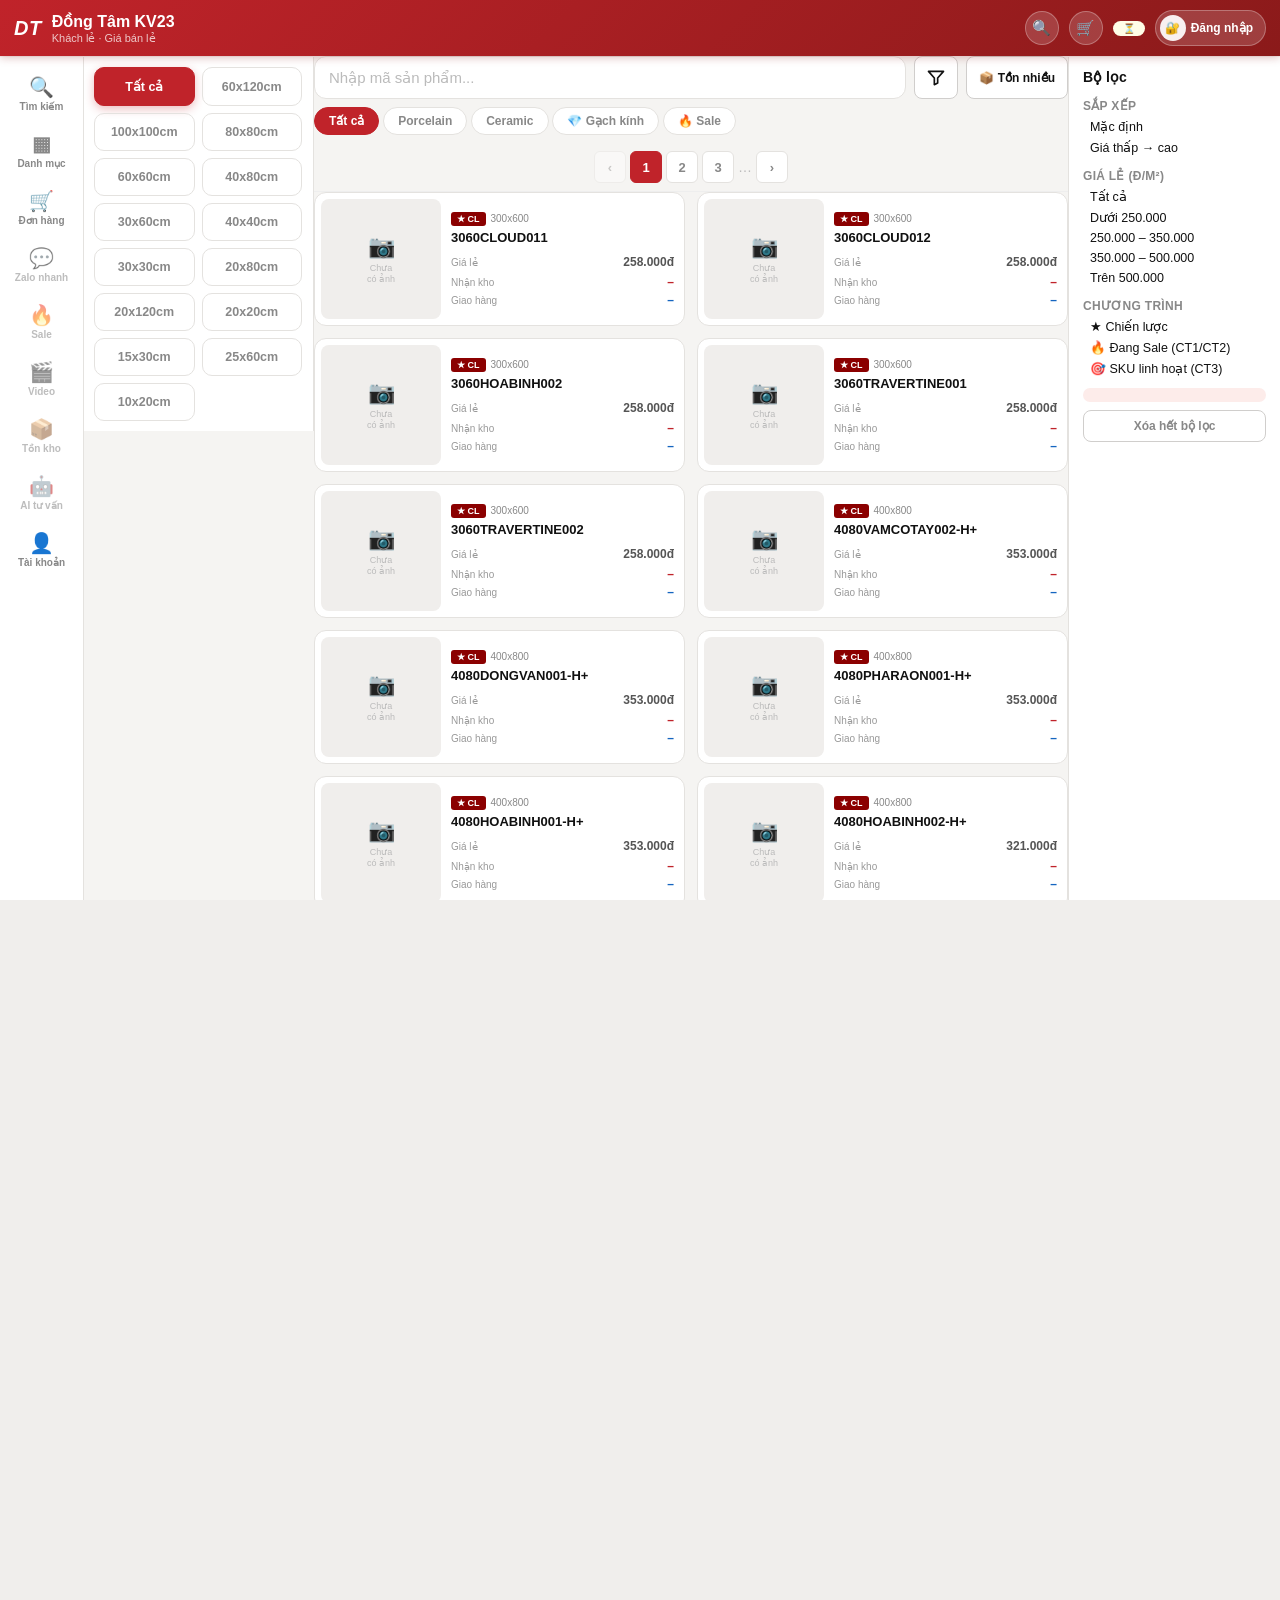
==== commit 474eb3e5: "Them: sidebar dieu huong desktop theo mockup (Tim kiem/Danh muc/Don hang/Tai khoan hoat dong that, c" ====
--- a/index.html
+++ b/index.html
@@ -7,7 +7,7 @@
 <meta name="apple-mobile-web-app-title" content="DT Sales"/>
 <meta name="theme-color" content="#C0232A"/>
 <title>Đồng Tâm – Sales Tool</title>
-<link rel="stylesheet" href="style.css?v=nav2">
+<link rel="stylesheet" href="style.css?v=nav3">
 </head>
 <body>
 
@@ -86,6 +86,21 @@
   <button class="bn" id="bn-son" onclick="swTab('son')"><span class="bn-icon">🎨</span><span>Sơn nước</span></button>
 </nav>
 
+<!-- Sidebar điều hướng desktop (>=768px) — thay cho bottom-nav ngang.
+     Chỉ 4 mục có tính năng thật (Tìm kiếm/Danh mục/Đơn hàng/Tài khoản),
+     các mục còn lại hiện theo mockup nhưng đang "Sắp ra mắt". -->
+<nav class="side-nav">
+  <button type="button" class="sn-item" id="sn-timkiem" onclick="moTimKiem()"><span class="sn-icon">🔍</span><span>Tìm kiếm</span></button>
+  <button type="button" class="sn-item" id="sn-danhmuc" onclick="moDanhMuc()"><span class="sn-icon">▦</span><span>Danh mục</span></button>
+  <button type="button" class="sn-item" id="sn-don" onclick="swTab('don')"><span class="sn-icon">🛒</span><span>Đơn hàng</span></button>
+  <button type="button" class="sn-item sn-soon" onclick="showToast('🔜 Zalo nhanh — sắp ra mắt')"><span class="sn-icon">💬</span><span>Zalo nhanh</span></button>
+  <button type="button" class="sn-item sn-soon" onclick="showToast('🔜 Sale — sắp ra mắt')"><span class="sn-icon">🔥</span><span>Sale</span></button>
+  <button type="button" class="sn-item sn-soon" onclick="showToast('🔜 Video — sắp ra mắt')"><span class="sn-icon">🎬</span><span>Video</span></button>
+  <button type="button" class="sn-item sn-soon" onclick="showToast('🔜 Tồn kho — sắp ra mắt')"><span class="sn-icon">📦</span><span>Tồn kho</span></button>
+  <button type="button" class="sn-item sn-soon" onclick="showToast('🔜 AI tư vấn — sắp ra mắt')"><span class="sn-icon">🤖</span><span>AI tư vấn</span></button>
+  <button type="button" class="sn-item" onclick="toggleMenuTaiKhoan()"><span class="sn-icon">👤</span><span>Tài khoản</span></button>
+</nav>
+
 <!-- Tìm kiếm toàn bộ ngành hàng (Gạch/Ngói/Keo — TBVS/Sơn chưa có dữ liệu) -->
 <div id="tab-timkiem" class="tc" style="padding:14px">
   <input type="text" id="tk-input" placeholder="Tìm mã, tên sản phẩm ở mọi ngành hàng..." oninput="renderTimKiemResults()" style="margin-bottom:10px"/>
@@ -658,6 +673,6 @@
 
 
 
-<script src="script.js?v=nav3" defer></script>
+<script src="script.js?v=nav4" defer></script>
 </body>
 </html>
--- a/style.css
+++ b/style.css
@@ -146,15 +146,19 @@
   }
   #don-badge{position:static !important;top:auto !important;right:auto !important}
 
+  /* Sidebar điều hướng thay cho bottom-nav ngang */
+  nav.bottom-nav{display:none !important}
+  .side-nav{display:flex !important}
+
   /* Banner thông tin khách hàng */
-  #thongtin-khachhang{margin-left:0;margin-right:320px}
-
-  /* Tab content: margin phải cho cart, padding bottom cho nav */
-  .tc{display:none;margin-left:0;margin-right:320px;padding-bottom:64px}
+  #thongtin-khachhang{margin-left:84px;margin-right:320px}
+
+  /* Tab content: margin trái cho sidebar, margin phải cho cart */
+  .tc{display:none;margin-left:84px;margin-right:320px;padding-bottom:20px}
   .tc.on{display:block}
 
-  /* Tab Tra giá: đẩy thêm sang phải để tránh size-sidebar cố định (320+70=390px) */
-  #tab-tra{margin-left:390px !important}
+  /* Tab Tra giá: đẩy thêm sang phải để tránh size-sidebar cố định (84+390=474px) */
+  #tab-tra{margin-left:474px !important}
 
   /* Cart panel: luôn hiển thị bên phải */
   #tab-don{
@@ -181,10 +185,10 @@
   /* Padding top cho tab content (vì không còn bottom-nav ăn space) */
   #app-content{padding-bottom:0}
 
-  /* Size sidebar: cố định bên trái, rộng 230px, lưới 2 cột cho dễ bấm */
+  /* Size sidebar: cố định bên trái (chừa 84px cho side-nav), rộng 230px, lưới 2 cột cho dễ bấm */
   #size-sidebar{
     position:fixed !important;
-    left:0 !important;top:57px !important;bottom:56px !important;
+    left:84px !important;top:57px !important;bottom:0 !important;
     width:230px !important;
     overflow-y:auto !important;
     background:var(--bg1) !important;
@@ -208,12 +212,12 @@
   #size-sidebar .sz-item.on{background:var(--red);color:#fff;border-color:var(--red);box-shadow:0 3px 10px rgba(192,35,42,.3)}
   #size-sidebar>#loc-sidebar{flex-basis:100%}
   /* Popup chi tiết là modal giữa màn hình — sidebar đứng yên, không dịch chuyển */
-  body.dp-open #size-sidebar{left:0 !important}
-
-  /* Tab Tra giá: chừa 230px cho size-sidebar */
-  #tab-tra{margin-left:230px !important}
-  body.dp-open #tab-tra{margin-left:230px !important}
-  body.dp-open #tab-sale{margin-left:0 !important}
+  body.dp-open #size-sidebar{left:84px !important}
+
+  /* Tab Tra giá: chừa 84px (side-nav) + 230px (size-sidebar) */
+  #tab-tra{margin-left:314px !important}
+  body.dp-open #tab-tra{margin-left:314px !important}
+  body.dp-open #tab-sale{margin-left:84px !important}
 
   /* Product grid: KHÔNG cần margin-left vì tab-tra đã có margin-left */
   #size-sidebar + div{margin-left:0 !important}
@@ -352,6 +356,26 @@
 }
 .bn.on{color:var(--red)}
 .bn-icon{font-size:20px;line-height:1}
+
+/* Sidebar điều hướng desktop — ẩn trên mobile, hiện thay bottom-nav ở >=768px */
+.side-nav{
+  display:none;
+  flex-direction:column;
+  position:fixed;left:0;top:57px;bottom:0;width:84px;
+  background:var(--bg1);border-right:1px solid var(--bd);
+  padding:10px 6px;gap:2px;overflow-y:auto;z-index:95;
+}
+.sn-item{
+  display:flex;flex-direction:column;align-items:center;justify-content:center;
+  gap:4px;padding:10px 2px;border:none;border-radius:10px;
+  background:transparent;color:var(--t2);cursor:pointer;
+  font-family:var(--f);font-size:10px;font-weight:600;text-align:center;
+  transition:background .12s,color .12s;
+}
+.sn-item:hover{background:var(--bg2)}
+.sn-item.on{color:var(--red);background:rgba(192,35,42,.08)}
+.sn-icon{font-size:20px;line-height:1}
+.sn-soon{opacity:.55}
 .bn-center{
   flex:1;display:flex;flex-direction:column;align-items:center;
   justify-content:center;border:none;background:none;cursor:pointer;
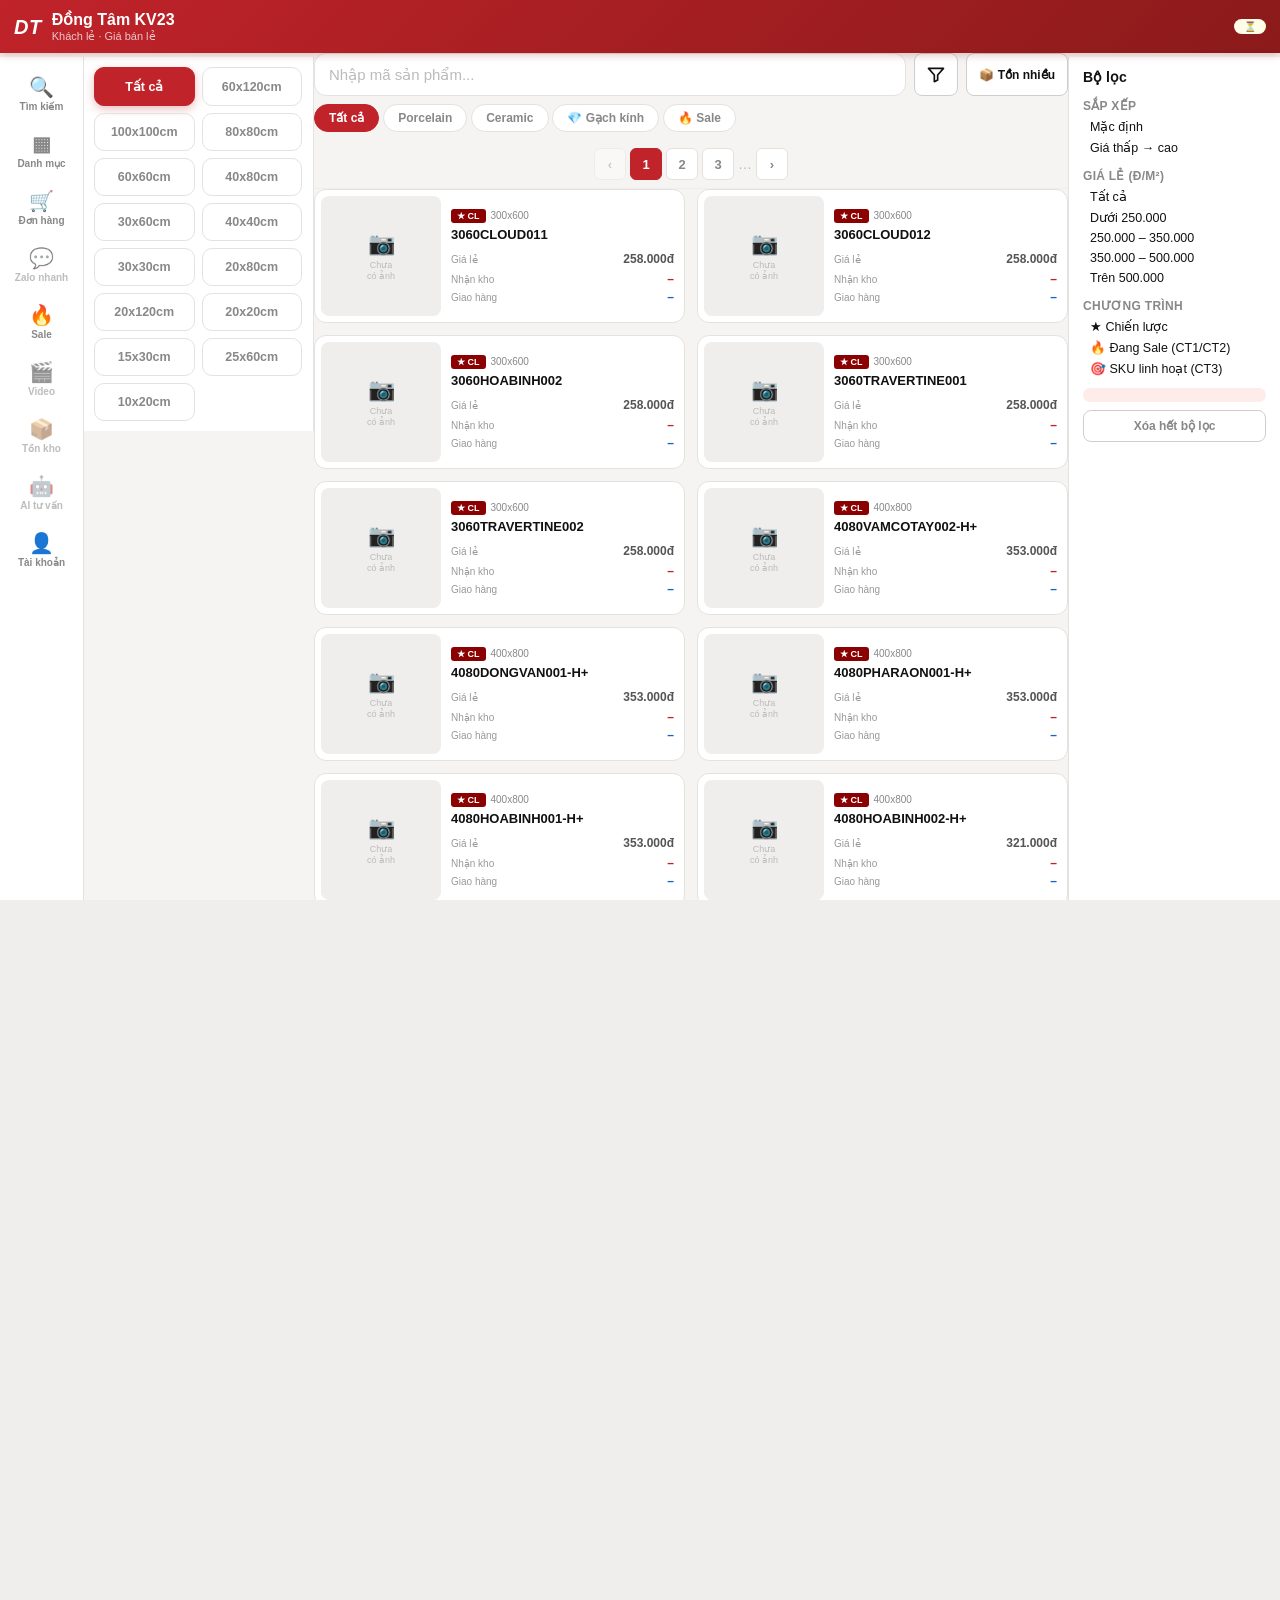
==== commit 0b3b2057: "Fix: bo trung lap dieu huong desktop - an icon topbar khi co side-nav, sua nhan Sale sai (da hoat do" ====
--- a/index.html
+++ b/index.html
@@ -7,7 +7,7 @@
 <meta name="apple-mobile-web-app-title" content="DT Sales"/>
 <meta name="theme-color" content="#C0232A"/>
 <title>Đồng Tâm – Sales Tool</title>
-<link rel="stylesheet" href="style.css?v=nav3">
+<link rel="stylesheet" href="style.css?v=nav4">
 </head>
 <body>
 
@@ -94,7 +94,7 @@
   <button type="button" class="sn-item" id="sn-danhmuc" onclick="moDanhMuc()"><span class="sn-icon">▦</span><span>Danh mục</span></button>
   <button type="button" class="sn-item" id="sn-don" onclick="swTab('don')"><span class="sn-icon">🛒</span><span>Đơn hàng</span></button>
   <button type="button" class="sn-item sn-soon" onclick="showToast('🔜 Zalo nhanh — sắp ra mắt')"><span class="sn-icon">💬</span><span>Zalo nhanh</span></button>
-  <button type="button" class="sn-item sn-soon" onclick="showToast('🔜 Sale — sắp ra mắt')"><span class="sn-icon">🔥</span><span>Sale</span></button>
+  <button type="button" class="sn-item" id="sn-sale" onclick="swTab('sale')"><span class="sn-icon">🔥</span><span>Sale</span></button>
   <button type="button" class="sn-item sn-soon" onclick="showToast('🔜 Video — sắp ra mắt')"><span class="sn-icon">🎬</span><span>Video</span></button>
   <button type="button" class="sn-item sn-soon" onclick="showToast('🔜 Tồn kho — sắp ra mắt')"><span class="sn-icon">📦</span><span>Tồn kho</span></button>
   <button type="button" class="sn-item sn-soon" onclick="showToast('🔜 AI tư vấn — sắp ra mắt')"><span class="sn-icon">🤖</span><span>AI tư vấn</span></button>
@@ -453,7 +453,6 @@
 
 
 
-<!-- TAB 5: Pitch -->
 <!-- TAB ĐƠN HÀNG -->
 <div id="tab-don" class="tc">
   <div id="don-empty" style="text-align:center;padding:40px 0;color:var(--t3)">
@@ -673,6 +672,6 @@
 
 
 
-<script src="script.js?v=nav4" defer></script>
+<script src="script.js?v=nav5" defer></script>
 </body>
 </html>
--- a/style.css
+++ b/style.css
@@ -149,6 +149,9 @@
   /* Sidebar điều hướng thay cho bottom-nav ngang */
   nav.bottom-nav{display:none !important}
   .side-nav{display:flex !important}
+
+  /* Tránh trùng lặp với side-nav: ẩn Tìm kiếm/Giỏ hàng/Tài khoản trên topbar */
+  #btn-timkiem,#btn-giohang,#acct-wrap{display:none !important}
 
   /* Banner thông tin khách hàng */
   #thongtin-khachhang{margin-left:84px;margin-right:320px}
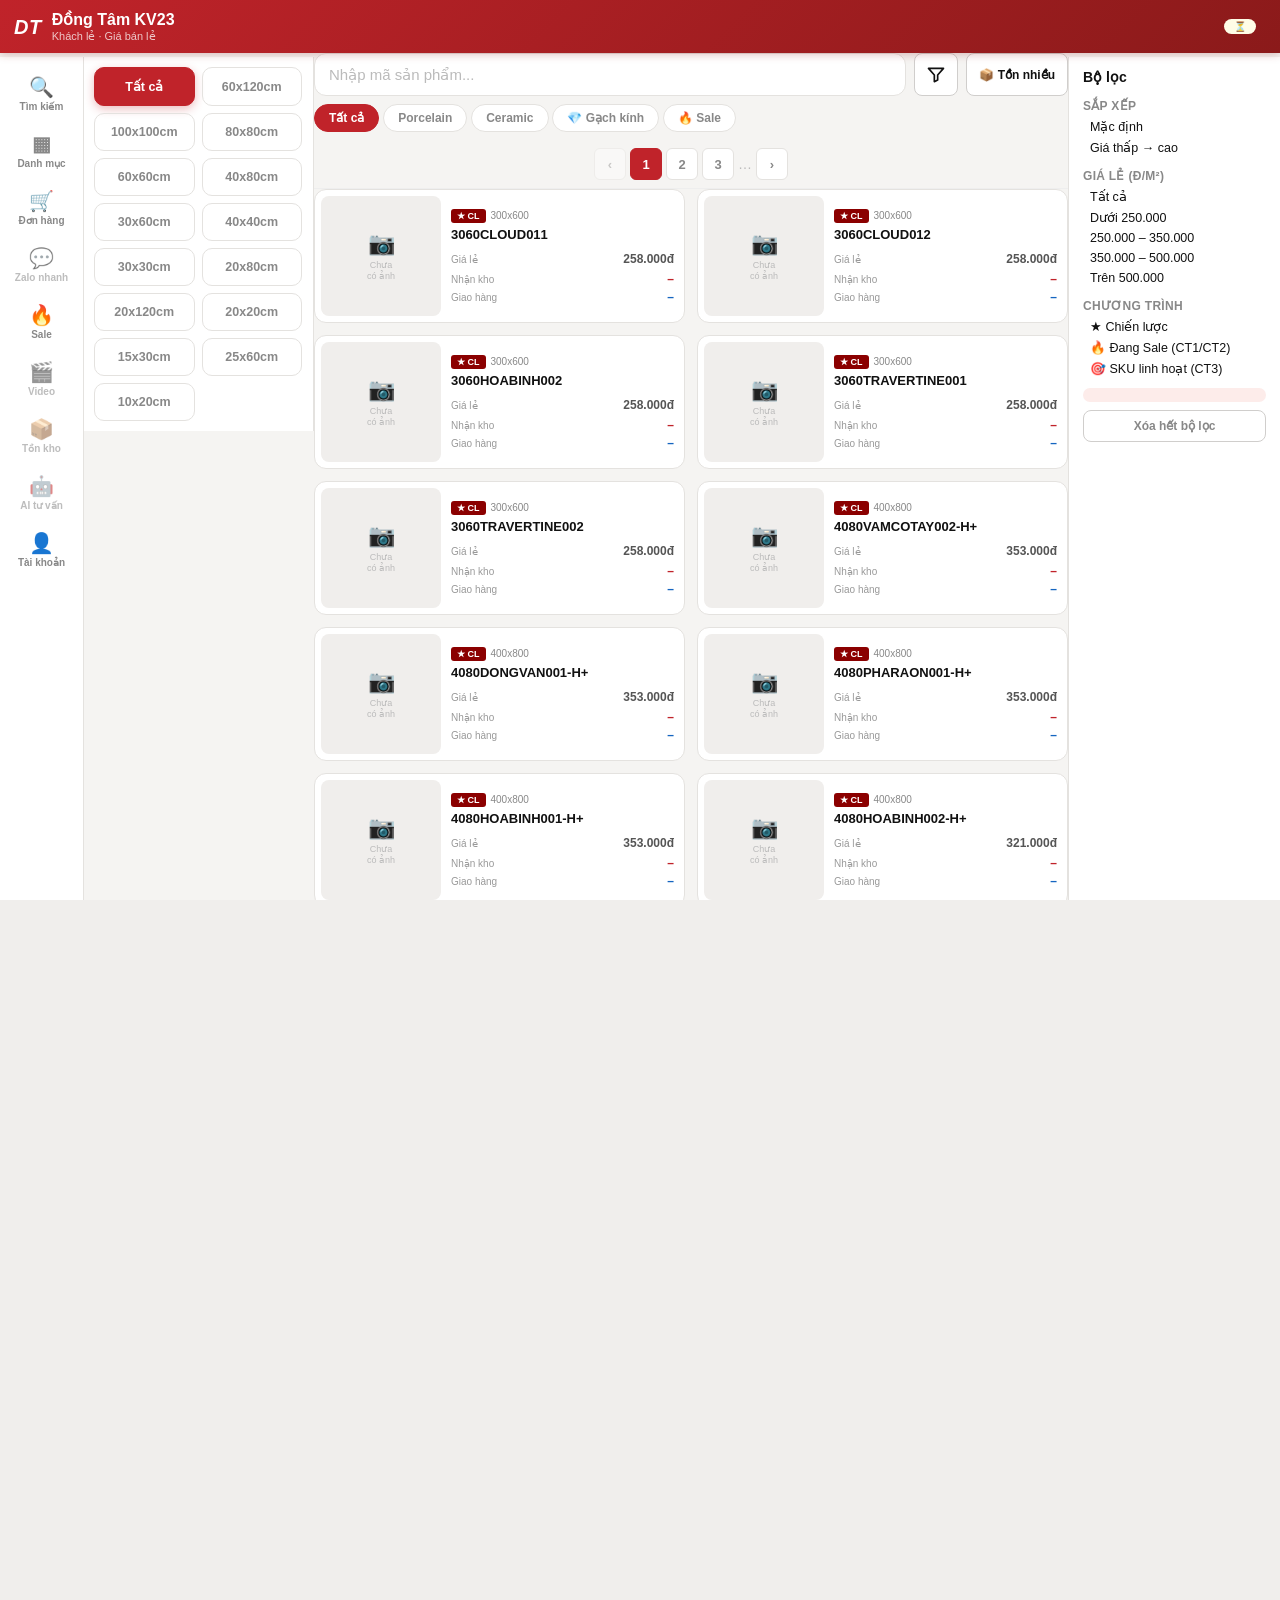
==== commit 69c8a7e9: "Fix: menu Tai khoan trong side-nav khong hien duoc (bi dong ngay do outside-click + acct-wrap an sai" ====
--- a/index.html
+++ b/index.html
@@ -7,7 +7,7 @@
 <meta name="apple-mobile-web-app-title" content="DT Sales"/>
 <meta name="theme-color" content="#C0232A"/>
 <title>Đồng Tâm – Sales Tool</title>
-<link rel="stylesheet" href="style.css?v=nav4">
+<link rel="stylesheet" href="style.css?v=nav5">
 </head>
 <body>
 
@@ -672,6 +672,6 @@
 
 
 
-<script src="script.js?v=nav5" defer></script>
+<script src="script.js?v=nav7" defer></script>
 </body>
 </html>
--- a/style.css
+++ b/style.css
@@ -150,8 +150,10 @@
   nav.bottom-nav{display:none !important}
   .side-nav{display:flex !important}
 
-  /* Tránh trùng lặp với side-nav: ẩn Tìm kiếm/Giỏ hàng/Tài khoản trên topbar */
-  #btn-timkiem,#btn-giohang,#acct-wrap{display:none !important}
+  /* Tránh trùng lặp với side-nav: ẩn nút Tìm kiếm/Giỏ hàng/Tài khoản trên topbar.
+     Chỉ ẩn nút bấm (không ẩn #acct-wrap) vì menu tài khoản (#menu-taikhoan) là con của nó,
+     ẩn cả wrap sẽ làm menu không hiện được khi bấm từ side-nav. */
+  #btn-timkiem,#btn-giohang,#btn-taikhoan-menu{display:none !important}
 
   /* Banner thông tin khách hàng */
   #thongtin-khachhang{margin-left:84px;margin-right:320px}
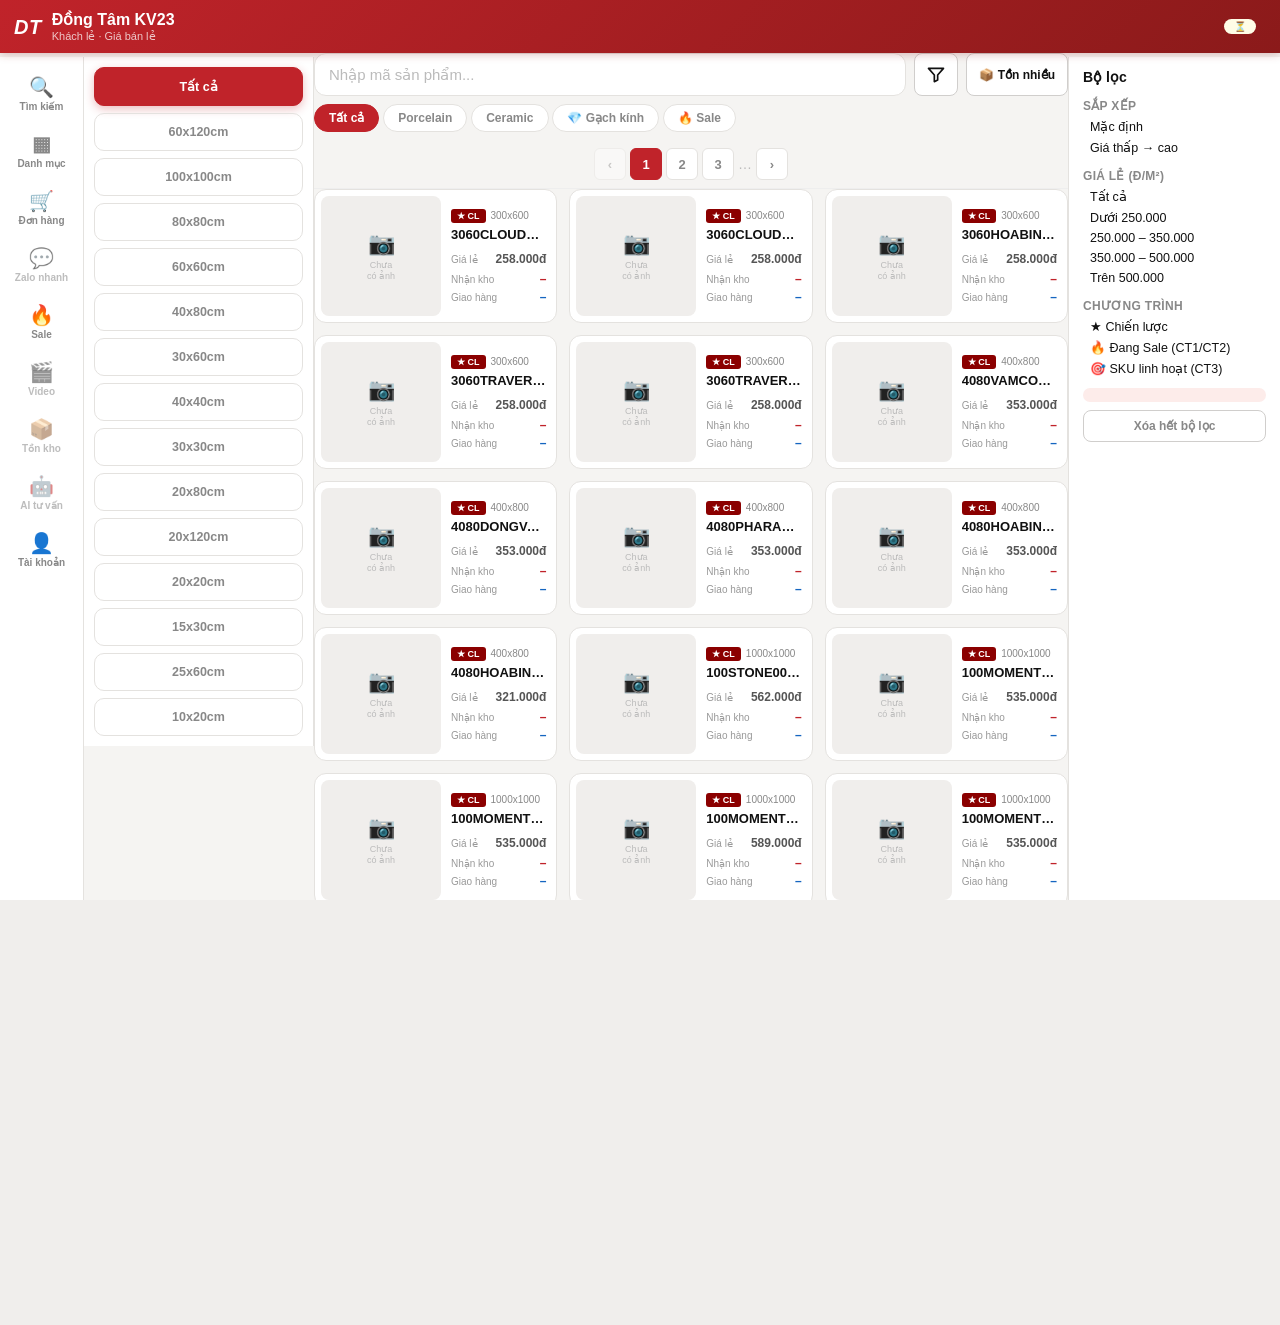
==== commit 69441e2e: "Nang cap desktop: bo panel gio hang co dinh ben phai, "Don hang" mo popup day du; luoi san pham/Sale" ====
--- a/index.html
+++ b/index.html
@@ -7,7 +7,7 @@
 <meta name="apple-mobile-web-app-title" content="DT Sales"/>
 <meta name="theme-color" content="#C0232A"/>
 <title>Đồng Tâm – Sales Tool</title>
-<link rel="stylesheet" href="style.css?v=nav5">
+<link rel="stylesheet" href="style.css?v=nav6">
 </head>
 <body>
 
@@ -672,6 +672,6 @@
 
 
 
-<script src="script.js?v=nav7" defer></script>
+<script src="script.js?v=nav8" defer></script>
 </body>
 </html>
--- a/style.css
+++ b/style.css
@@ -156,33 +156,21 @@
   #btn-timkiem,#btn-giohang,#btn-taikhoan-menu{display:none !important}
 
   /* Banner thông tin khách hàng */
-  #thongtin-khachhang{margin-left:84px;margin-right:320px}
-
-  /* Tab content: margin trái cho sidebar, margin phải cho cart */
-  .tc{display:none;margin-left:84px;margin-right:320px;padding-bottom:20px}
+  #thongtin-khachhang{margin-left:84px}
+
+  /* Tab content: margin trái cho sidebar (không còn panel giỏ hàng cố định bên phải,
+     "Đơn hàng" giờ mở popup #don-modal giữa màn hình) */
+  .tc{display:none;margin-left:84px;padding-bottom:20px}
   .tc.on{display:block}
 
   /* Tab Tra giá: đẩy thêm sang phải để tránh size-sidebar cố định (84+390=474px) */
   #tab-tra{margin-left:474px !important}
 
-  /* Cart panel: luôn hiển thị bên phải */
-  #tab-don{
-    display:block !important;
-    position:fixed !important;
-    right:0 !important;top:57px !important;bottom:0 !important;
-    width:320px !important;
-    margin-left:0 !important;margin-right:0 !important;
-    border-left:1px solid var(--bd);
-    background:var(--bg1);
-    overflow-y:auto;
-    z-index:80;
-  }
-
-  /* Product list: 2 cột */
-  #plist{display:grid !important;grid-template-columns:repeat(2,1fr);gap:12px}
-
-  /* Sale grid: 2 cột */
-  #slist.sale-grid{grid-template-columns:repeat(2,1fr) !important}
+  /* Product list: 3 cột (rộng thêm nhờ bỏ panel giỏ hàng cố định) */
+  #plist{display:grid !important;grid-template-columns:repeat(3,1fr);gap:12px}
+
+  /* Sale grid: 3 cột */
+  #slist.sale-grid{grid-template-columns:repeat(3,1fr) !important}
 
   /* Search wrap sticky dưới topbar */
   .search-wrap{position:sticky;top:0;z-index:40;background:var(--bg)}
@@ -201,13 +189,12 @@
     z-index:60;              /* dưới topbar (z:100) — không đè lên header */
     max-height:none !important;
     padding:10px !important;
-    display:flex;flex-wrap:wrap;gap:7px;align-content:flex-start;
-    scroll-behavior:smooth;
+    display:flex;flex-direction:column;gap:7px;
+    scroll-behavior:smooth;overscroll-behavior:contain;-webkit-overflow-scrolling:touch;
   }
   #size-sidebar .sz-item{
-    flex:0 0 calc(50% - 4px);
-    border:1.5px solid var(--bd);border-bottom:1.5px solid var(--bd);
-    border-left:1.5px solid var(--bd);
+    flex:0 0 auto;width:100%;
+    border:1.5px solid var(--bd);
     border-radius:10px;
     padding:11px 4px;font-size:12.5px;font-weight:600;
     display:flex;align-items:center;justify-content:center;
@@ -740,12 +727,12 @@
 #filter-side{display:none}
 @media(min-width:1200px){
   #filter-side{
-    position:fixed;right:320px;top:57px;bottom:0;width:212px;
+    position:fixed;right:0;top:57px;bottom:0;width:212px;
     overflow-y:auto;background:var(--bg1);border-left:1px solid var(--bd);
     padding:12px 14px 20px;z-index:75;
   }
-  /* Tab Gạch chừa chỗ cho bộ lọc + giỏ hàng */
-  body.fs-on #tab-tra{margin-right:532px !important}
+  /* Tab Gạch chừa chỗ cho bộ lọc (không còn panel giỏ hàng cố định bên phải) */
+  body.fs-on #tab-tra{margin-right:212px !important}
   #filter-side .fs-hdr{font-size:12px;font-weight:700;color:var(--t2);margin:14px 0 6px;text-transform:uppercase;letter-spacing:.3px}
   #filter-side .fs-hdr:first-child{margin-top:0}
   #filter-side label.fs-row{display:flex;gap:7px;align-items:center;font-size:12.5px;color:var(--t1);margin:6px 0;cursor:pointer}
